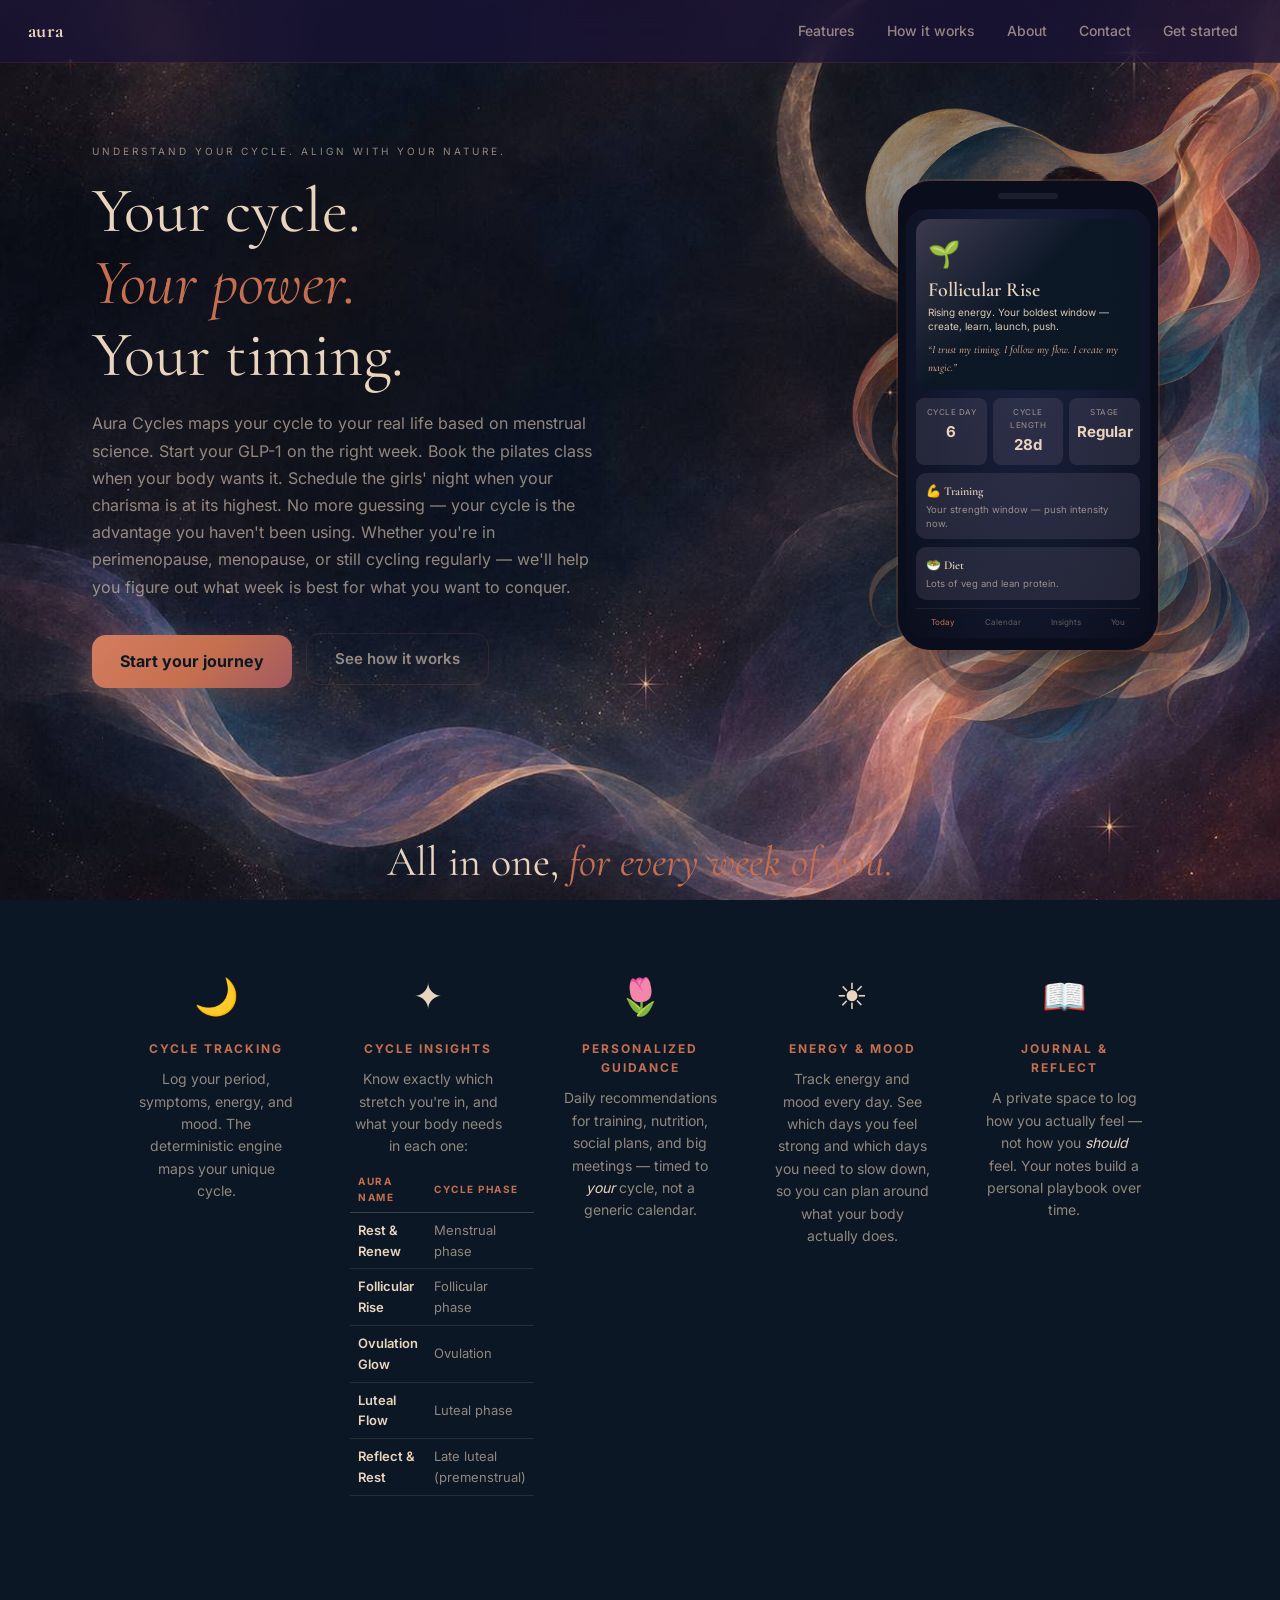
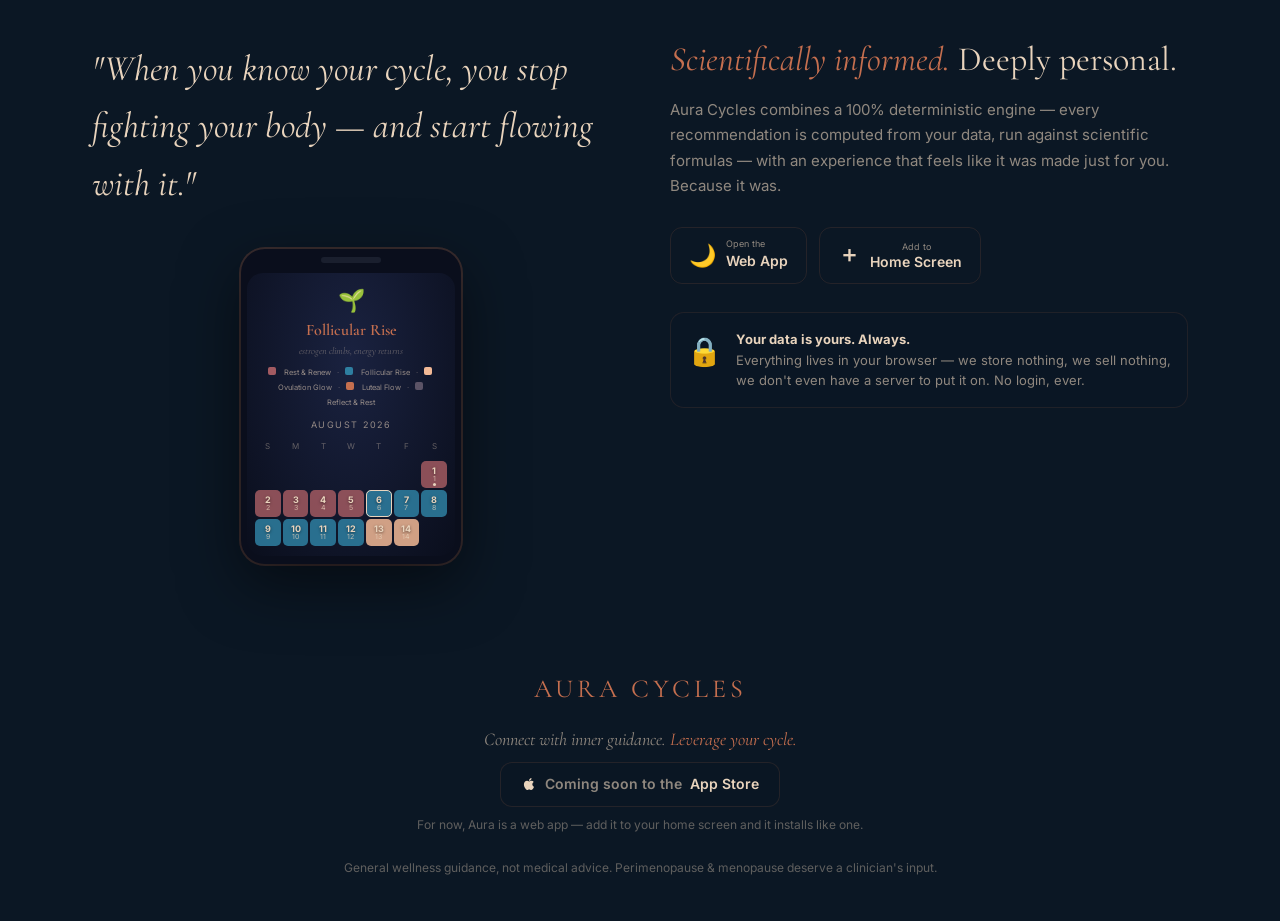
==== static/index.html @ 15d38fc6 "Aura Cycles — deterministic cycle-tracking engine and web app (MIT)" ====
<!DOCTYPE html>
<html lang="en">
<head>
  <meta charset="UTF-8" />
  <meta name="viewport" content="width=device-width, initial-scale=1.0, viewport-fit=cover" />
  <title>Aura Cycles — Your cycle. Your power. Your timing.</title>
  <meta name="description" content="Aura Cycles is your personal guide to hormonal health, energy, and emotional wellbeing. Track your cycle, understand your patterns, and get daily recommendations timed to your flow — all in your browser, private and deterministic." />
  <meta name="theme-color" content="#0B1724" />
  <link rel="manifest" href="/manifest.webmanifest" />
  <link rel="icon" type="image/png" href="/static/icons/icon-192.png" />
  <link rel="apple-touch-icon" href="/static/icons/icon-180.png" />
  <meta name="mobile-web-app-capable" content="yes" />
  <meta name="apple-mobile-web-app-capable" content="yes" />
  <meta name="apple-mobile-web-app-status-bar-style" content="black-translucent" />
  <meta name="apple-mobile-web-app-title" content="Aura Cycles" />
  <link rel="stylesheet" href="/static/fonts/fonts.css" />
  <link rel="stylesheet" href="/static/landing.css" />
  <link rel="stylesheet" href="/static/style.css" />
  <script>
    // Returning visitor? Go straight to the app — no login, nothing to re-enter.
    (function () {
      try {
        var p = JSON.parse(localStorage.getItem('aura:profile') || 'null');
        if (p && p.period_starts && p.period_starts.length) location.replace('/app');
      } catch (e) {}
    })();
  </script>
</head>
<body>

  <!-- ===== Top navigation ===== -->
  <nav class="topnav" aria-label="Primary">
    <a class="nav-brand" href="#top">aura</a>
    <div class="nav-links nav-landing">
      <a href="#features">Features</a>
      <a href="/how-it-works">How it works</a>
      <a href="/about">About</a>
      <a href="/contact">Contact</a>
      <a href="/app">Get started</a>
    </div>
  </nav>

  <!-- ===== HERO ===== -->
  <header class="hero" id="top">
    <div class="hero-illustration"></div>
    <div class="hero-split">
      <div class="hero-text">
        <div class="hero-kicker">UNDERSTAND YOUR CYCLE. ALIGN WITH YOUR NATURE.</div>
        <h1>Your cycle.<br><em>Your power.</em><br>Your timing.</h1>
        <p class="hero-desc">Aura Cycles maps your cycle to your real life based on menstrual science. Start your GLP-1 on the right week. Book the pilates class when your body wants it. Schedule the girls' night when your charisma is at its highest. No more guessing — your cycle is the advantage you haven't been using. Whether you're in perimenopause, menopause, or still cycling regularly — we'll help you figure out what week is best for what you want to conquer.</p>
        <div class="hero-btns">
          <a href="/app" class="cta">Start your journey</a>
          <a href="/how-it-works" class="cta-outline">See how it works</a>
        </div>
      </div>
      <div class="hero-phone">
        <div class="phone-frame">
          <div class="phone-notch"></div>
          <div class="phone-screen app-mock">
            <div class="mock-banner">
              <span class="mock-emoji">🌱</span>
              <div class="mock-title">Follicular Rise</div>
              <div class="mock-blurb">Rising energy. Your boldest window — create, learn, launch, push.</div>
              <div class="mock-affirm">“I trust my timing. I follow my flow. I create my magic.”</div>
            </div>
            <div class="mock-facts">
              <div class="mock-fact"><span>Cycle day</span><strong>6</strong></div>
              <div class="mock-fact"><span>Cycle length</span><strong>28d</strong></div>
              <div class="mock-fact"><span>Stage</span><strong>Regular</strong></div>
            </div>
            <div class="mock-rec"><div class="mock-rec-head">💪 Training</div><div class="mock-rec-body">Your strength window — push intensity now.</div></div>
            <div class="mock-rec"><div class="mock-rec-head">🥗 Diet</div><div class="mock-rec-body">Lots of veg and lean protein.</div></div>
            <div class="mock-tabbar"><span class="on">Today</span><span>Calendar</span><span>Insights</span><span>You</span></div>
          </div>
        </div>
      </div>
    </div>
  </header>

  <!-- ===== LANDING CONTENT ===== -->
  <main class="landing">

    <!-- Features -->
    <section class="features" id="features">
      <h2 class="section-title">All in one, <em>for every week of you.</em></h2>
      <div class="feature-grid">
        <div class="feat">
          <div class="feat-icon">🌙</div>
          <h3>CYCLE TRACKING</h3>
          <p>Log your period, symptoms, energy, and mood. The deterministic engine maps your unique cycle.</p>
        </div>
        <div class="feat">
          <div class="feat-icon">✦</div>
          <h3>CYCLE INSIGHTS</h3>
          <p>Know exactly which stretch you're in, and what your body needs in each one:</p>
          <table class="stretch-table">
            <thead><tr><th>Aura name</th><th>Cycle phase</th></tr></thead>
            <tbody>
              <tr><td>Rest &amp; Renew</td><td>Menstrual phase</td></tr>
              <tr><td>Follicular Rise</td><td>Follicular phase</td></tr>
              <tr><td>Ovulation Glow</td><td>Ovulation</td></tr>
              <tr><td>Luteal Flow</td><td>Luteal phase</td></tr>
              <tr><td>Reflect &amp; Rest</td><td>Late luteal (premenstrual)</td></tr>
            </tbody>
          </table>
        </div>
        <div class="feat">
          <div class="feat-icon">🌷</div>
          <h3>PERSONALIZED GUIDANCE</h3>
          <p>Daily recommendations for training, nutrition, social plans, and big meetings — timed to <em>your</em> cycle, not a generic calendar.</p>
        </div>
        <div class="feat">
          <div class="feat-icon">☀️</div>
          <h3>ENERGY & MOOD</h3>
          <p>Track energy and mood every day. See which days you feel strong and which days you need to slow down, so you can plan around what your body actually does.</p>
        </div>
        <div class="feat">
          <div class="feat-icon">📖</div>
          <h3>JOURNAL & REFLECT</h3>
          <p>A private space to log how you actually feel — not how you <em>should</em> feel. Your notes build a personal playbook over time.</p>
        </div>
      </div>
    </section>

    <!-- Manifesto + Phone -->
    <section class="showcase" id="about">
      <div class="showcase-split">
        <div class="showcase-left">
          <blockquote>"When you know your cycle, you stop fighting your body — and start flowing with it."</blockquote>
          <div class="showcase-phone">
            <div class="phone-frame small">
              <div class="phone-notch"></div>
              <div class="phone-screen cal-screen">
                <div class="mock-cal-hero">
                  <div class="mock-cal-hero-icon">🌱</div>
                  <div class="mock-cal-hero-title">Follicular Rise</div>
                  <div class="mock-cal-hero-desc">estrogen climbs, energy returns</div>
                </div>
                <div class="mock-legend">
                  <span class="mock-swatch" style="background:#A25A61"></span>Rest &amp; Renew
                  <span class="mock-sep">·</span>
                  <span class="mock-swatch" style="background:#2E7FA1"></span>Follicular Rise
                  <span class="mock-sep">·</span>
                  <span class="mock-swatch" style="background:#F2B996"></span>Ovulation Glow
                  <span class="mock-sep">·</span>
                  <span class="mock-swatch" style="background:#C56F4F"></span>Luteal Flow
                  <span class="mock-sep">·</span>
                  <span class="mock-swatch" style="background:#5B5366"></span>Reflect &amp; Rest
                </div>
                <div class="mock-month-label">August 2026</div>
                <div class="mock-weekdays"><span>S</span><span>M</span><span>T</span><span>W</span><span>T</span><span>F</span><span>S</span></div>
                <div class="mock-grid">
                  <span class="mock-day blank"></span><span class="mock-day blank"></span><span class="mock-day blank"></span><span class="mock-day blank"></span><span class="mock-day blank"></span><span class="mock-day blank"></span>
                  <span class="mock-day start" style="background:rgba(162,90,97,0.85)"><span class="md-num">1</span><span class="md-cd">1</span></span>
                  <span class="mock-day" style="background:rgba(162,90,97,0.85)"><span class="md-num">2</span><span class="md-cd">2</span></span>
                  <span class="mock-day" style="background:rgba(162,90,97,0.85)"><span class="md-num">3</span><span class="md-cd">3</span></span>
                  <span class="mock-day" style="background:rgba(162,90,97,0.85)"><span class="md-num">4</span><span class="md-cd">4</span></span>
                  <span class="mock-day" style="background:rgba(162,90,97,0.85)"><span class="md-num">5</span><span class="md-cd">5</span></span>
                  <span class="mock-day today" style="background:rgba(46,127,161,0.85)"><span class="md-num">6</span><span class="md-cd">6</span></span>
                  <span class="mock-day" style="background:rgba(46,127,161,0.85)"><span class="md-num">7</span><span class="md-cd">7</span></span>
                  <span class="mock-day" style="background:rgba(46,127,161,0.85)"><span class="md-num">8</span><span class="md-cd">8</span></span>
                  <span class="mock-day" style="background:rgba(46,127,161,0.85)"><span class="md-num">9</span><span class="md-cd">9</span></span>
                  <span class="mock-day" style="background:rgba(46,127,161,0.85)"><span class="md-num">10</span><span class="md-cd">10</span></span>
                  <span class="mock-day" style="background:rgba(46,127,161,0.85)"><span class="md-num">11</span><span class="md-cd">11</span></span>
                  <span class="mock-day" style="background:rgba(46,127,161,0.85)"><span class="md-num">12</span><span class="md-cd">12</span></span>
                  <span class="mock-day" style="background:rgba(242,185,150,0.85)"><span class="md-num">13</span><span class="md-cd">13</span></span>
                  <span class="mock-day" style="background:rgba(242,185,150,0.85)"><span class="md-num">14</span><span class="md-cd">14</span></span>
                </div>
              </div>
            </div>
          </div>
        </div>
        <div class="showcase-right">
          <h2><em>Scientifically informed.</em> Deeply personal.</h2>
          <p>Aura Cycles combines a 100% deterministic engine — every recommendation is computed from your data, run against scientific formulas — with an experience that feels like it was made just for you. Because it was.</p>
          <div class="store-btns">
            <a href="/app" class="store-btn"><span class="sb-icon">🌙</span><span class="sb-text"><small>Open the</small>Web App</span></a>
            <button type="button" class="store-btn" id="install-btn"><span class="sb-icon">＋</span><span class="sb-text"><small>Add to</small>Home Screen</span></button>
          </div>
          <p class="install-hint" id="install-hint" hidden>To install: use your browser's menu → "Add to Home Screen" (iPhone: Share → Add to Home Screen). No app store needed.</p>
          <div class="privacy-box">
            <div class="pb-icon">🔒</div>
            <div class="pb-text"><strong>Your data is yours. Always.</strong><br>Everything lives in your browser — we store nothing, we sell nothing, we don't even have a server to put it on. No login, ever.</div>
          </div>
        </div>
      </div>
    </section>

  </main>

  <!-- ===== Footer ===== -->
  <footer class="foot">
    <div class="foot-brand">AURA CYCLES</div>
    <div class="motto">Connect with inner guidance. <em>Leverage your cycle.</em></div>
    <div class="coming-soon">
      <span class="cs-badge"><span class="cs-apple"></span> Coming soon to the <strong>App Store</strong></span>
      <span class="cs-note">For now, Aura is a web app — add it to your home screen and it installs like one.</span>
    </div>
    <div class="disc">General wellness guidance, not medical advice. Perimenopause &amp; menopause deserve a clinician's input.</div>
  </footer>

  <script>
    if ('serviceWorker' in navigator) {
      window.addEventListener('load', function () {
        navigator.serviceWorker.register('/sw.js').catch(function () {});
      });
    }
    // PWA install (Add to Home Screen)
    let deferredPrompt = null;
    window.addEventListener('beforeinstallprompt', function (e) {
      e.preventDefault();
      deferredPrompt = e;
    });
    document.getElementById('install-btn').addEventListener('click', function () {
      if (deferredPrompt) {
        deferredPrompt.prompt();
        deferredPrompt.userChoice.then(function () { deferredPrompt = null; });
      } else {
        document.getElementById('install-hint').hidden = false;
      }
    });
  </script>
</body>
</html>
---- static/fonts/fonts.css ----
/* EB Garamond — brand display serif (self-hosted from the logo kit) */
@font-face {
  font-family: 'EB Garamond';
  font-style: normal;
  font-weight: 400;
  font-display: swap;
  src: url(/static/fonts/EBGaramond-Regular.ttf) format('truetype');
}
@font-face {
  font-family: 'EB Garamond';
  font-style: normal;
  font-weight: 700;
  font-display: swap;
  src: url(/static/fonts/EBGaramond-Bold.ttf) format('truetype');
}
@font-face {
  font-family: 'EB Garamond';
  font-style: italic;
  font-weight: 400;
  font-display: swap;
  src: url(/static/fonts/EBGaramond-Italic.ttf) format('truetype');
}

/* cyrillic-ext */
@font-face {
  font-family: 'Cormorant Garamond';
  font-style: italic;
  font-weight: 400;
  font-display: swap;
  src: url(/static/fonts/font-00.woff2) format('woff2');
  unicode-range: U+0460-052F, U+1C80-1C8A, U+20B4, U+2DE0-2DFF, U+A640-A69F, U+FE2E-FE2F;
}
/* cyrillic */
@font-face {
  font-family: 'Cormorant Garamond';
  font-style: italic;
  font-weight: 400;
  font-display: swap;
  src: url(/static/fonts/font-01.woff2) format('woff2');
  unicode-range: U+0301, U+0400-045F, U+0490-0491, U+04B0-04B1, U+2116;
}
/* vietnamese */
@font-face {
  font-family: 'Cormorant Garamond';
  font-style: italic;
  font-weight: 400;
  font-display: swap;
  src: url(/static/fonts/font-02.woff2) format('woff2');
  unicode-range: U+0102-0103, U+0110-0111, U+0128-0129, U+0168-0169, U+01A0-01A1, U+01AF-01B0, U+0300-0301, U+0303-0304, U+0308-0309, U+0323, U+0329, U+1EA0-1EF9, U+20AB;
}
/* latin-ext */
@font-face {
  font-family: 'Cormorant Garamond';
  font-style: italic;
  font-weight: 400;
  font-display: swap;
  src: url(/static/fonts/font-03.woff2) format('woff2');
  unicode-range: U+0100-02BA, U+02BD-02C5, U+02C7-02CC, U+02CE-02D7, U+02DD-02FF, U+0304, U+0308, U+0329, U+1D00-1DBF, U+1E00-1E9F, U+1EF2-1EFF, U+2020, U+20A0-20AB, U+20AD-20C0, U+2113, U+2C60-2C7F, U+A720-A7FF;
}
/* latin */
@font-face {
  font-family: 'Cormorant Garamond';
  font-style: italic;
  font-weight: 400;
  font-display: swap;
  src: url(/static/fonts/font-04.woff2) format('woff2');
  unicode-range: U+0000-00FF, U+0131, U+0152-0153, U+02BB-02BC, U+02C6, U+02DA, U+02DC, U+0304, U+0308, U+0329, U+2000-206F, U+20AC, U+2122, U+2191, U+2193, U+2212, U+2215, U+FEFF, U+FFFD;
}
/* cyrillic-ext */
@font-face {
  font-family: 'Cormorant Garamond';
  font-style: normal;
  font-weight: 400;
  font-display: swap;
  src: url(/static/fonts/font-05.woff2) format('woff2');
  unicode-range: U+0460-052F, U+1C80-1C8A, U+20B4, U+2DE0-2DFF, U+A640-A69F, U+FE2E-FE2F;
}
/* cyrillic */
@font-face {
  font-family: 'Cormorant Garamond';
  font-style: normal;
  font-weight: 400;
  font-display: swap;
  src: url(/static/fonts/font-06.woff2) format('woff2');
  unicode-range: U+0301, U+0400-045F, U+0490-0491, U+04B0-04B1, U+2116;
}
/* vietnamese */
@font-face {
  font-family: 'Cormorant Garamond';
  font-style: normal;
  font-weight: 400;
  font-display: swap;
  src: url(/static/fonts/font-07.woff2) format('woff2');
  unicode-range: U+0102-0103, U+0110-0111, U+0128-0129, U+0168-0169, U+01A0-01A1, U+01AF-01B0, U+0300-0301, U+0303-0304, U+0308-0309, U+0323, U+0329, U+1EA0-1EF9, U+20AB;
}
/* latin-ext */
@font-face {
  font-family: 'Cormorant Garamond';
  font-style: normal;
  font-weight: 400;
  font-display: swap;
  src: url(/static/fonts/font-08.woff2) format('woff2');
  unicode-range: U+0100-02BA, U+02BD-02C5, U+02C7-02CC, U+02CE-02D7, U+02DD-02FF, U+0304, U+0308, U+0329, U+1D00-1DBF, U+1E00-1E9F, U+1EF2-1EFF, U+2020, U+20A0-20AB, U+20AD-20C0, U+2113, U+2C60-2C7F, U+A720-A7FF;
}
/* latin */
@font-face {
  font-family: 'Cormorant Garamond';
  font-style: normal;
  font-weight: 400;
  font-display: swap;
  src: url(/static/fonts/font-09.woff2) format('woff2');
  unicode-range: U+0000-00FF, U+0131, U+0152-0153, U+02BB-02BC, U+02C6, U+02DA, U+02DC, U+0304, U+0308, U+0329, U+2000-206F, U+20AC, U+2122, U+2191, U+2193, U+2212, U+2215, U+FEFF, U+FFFD;
}
/* cyrillic-ext */
@font-face {
  font-family: 'Cormorant Garamond';
  font-style: normal;
  font-weight: 500;
  font-display: swap;
  src: url(/static/fonts/font-05.woff2) format('woff2');
  unicode-range: U+0460-052F, U+1C80-1C8A, U+20B4, U+2DE0-2DFF, U+A640-A69F, U+FE2E-FE2F;
}
/* cyrillic */
@font-face {
  font-family: 'Cormorant Garamond';
  font-style: normal;
  font-weight: 500;
  font-display: swap;
  src: url(/static/fonts/font-06.woff2) format('woff2');
  unicode-range: U+0301, U+0400-045F, U+0490-0491, U+04B0-04B1, U+2116;
}
/* vietnamese */
@font-face {
  font-family: 'Cormorant Garamond';
  font-style: normal;
  font-weight: 500;
  font-display: swap;
  src: url(/static/fonts/font-07.woff2) format('woff2');
  unicode-range: U+0102-0103, U+0110-0111, U+0128-0129, U+0168-0169, U+01A0-01A1, U+01AF-01B0, U+0300-0301, U+0303-0304, U+0308-0309, U+0323, U+0329, U+1EA0-1EF9, U+20AB;
}
/* latin-ext */
@font-face {
  font-family: 'Cormorant Garamond';
  font-style: normal;
  font-weight: 500;
  font-display: swap;
  src: url(/static/fonts/font-08.woff2) format('woff2');
  unicode-range: U+0100-02BA, U+02BD-02C5, U+02C7-02CC, U+02CE-02D7, U+02DD-02FF, U+0304, U+0308, U+0329, U+1D00-1DBF, U+1E00-1E9F, U+1EF2-1EFF, U+2020, U+20A0-20AB, U+20AD-20C0, U+2113, U+2C60-2C7F, U+A720-A7FF;
}
/* latin */
@font-face {
  font-family: 'Cormorant Garamond';
  font-style: normal;
  font-weight: 500;
  font-display: swap;
  src: url(/static/fonts/font-09.woff2) format('woff2');
  unicode-range: U+0000-00FF, U+0131, U+0152-0153, U+02BB-02BC, U+02C6, U+02DA, U+02DC, U+0304, U+0308, U+0329, U+2000-206F, U+20AC, U+2122, U+2191, U+2193, U+2212, U+2215, U+FEFF, U+FFFD;
}
/* cyrillic-ext */
@font-face {
  font-family: 'Cormorant Garamond';
  font-style: normal;
  font-weight: 600;
  font-display: swap;
  src: url(/static/fonts/font-05.woff2) format('woff2');
  unicode-range: U+0460-052F, U+1C80-1C8A, U+20B4, U+2DE0-2DFF, U+A640-A69F, U+FE2E-FE2F;
}
/* cyrillic */
@font-face {
  font-family: 'Cormorant Garamond';
  font-style: normal;
  font-weight: 600;
  font-display: swap;
  src: url(/static/fonts/font-06.woff2) format('woff2');
  unicode-range: U+0301, U+0400-045F, U+0490-0491, U+04B0-04B1, U+2116;
}
/* vietnamese */
@font-face {
  font-family: 'Cormorant Garamond';
  font-style: normal;
  font-weight: 600;
  font-display: swap;
  src: url(/static/fonts/font-07.woff2) format('woff2');
  unicode-range: U+0102-0103, U+0110-0111, U+0128-0129, U+0168-0169, U+01A0-01A1, U+01AF-01B0, U+0300-0301, U+0303-0304, U+0308-0309, U+0323, U+0329, U+1EA0-1EF9, U+20AB;
}
/* latin-ext */
@font-face {
  font-family: 'Cormorant Garamond';
  font-style: normal;
  font-weight: 600;
  font-display: swap;
  src: url(/static/fonts/font-08.woff2) format('woff2');
  unicode-range: U+0100-02BA, U+02BD-02C5, U+02C7-02CC, U+02CE-02D7, U+02DD-02FF, U+0304, U+0308, U+0329, U+1D00-1DBF, U+1E00-1E9F, U+1EF2-1EFF, U+2020, U+20A0-20AB, U+20AD-20C0, U+2113, U+2C60-2C7F, U+A720-A7FF;
}
/* latin */
@font-face {
  font-family: 'Cormorant Garamond';
  font-style: normal;
  font-weight: 600;
  font-display: swap;
  src: url(/static/fonts/font-09.woff2) format('woff2');
  unicode-range: U+0000-00FF, U+0131, U+0152-0153, U+02BB-02BC, U+02C6, U+02DA, U+02DC, U+0304, U+0308, U+0329, U+2000-206F, U+20AC, U+2122, U+2191, U+2193, U+2212, U+2215, U+FEFF, U+FFFD;
}
/* cyrillic-ext */
@font-face {
  font-family: 'Cormorant Garamond';
  font-style: normal;
  font-weight: 700;
  font-display: swap;
  src: url(/static/fonts/font-05.woff2) format('woff2');
  unicode-range: U+0460-052F, U+1C80-1C8A, U+20B4, U+2DE0-2DFF, U+A640-A69F, U+FE2E-FE2F;
}
/* cyrillic */
@font-face {
  font-family: 'Cormorant Garamond';
  font-style: normal;
  font-weight: 700;
  font-display: swap;
  src: url(/static/fonts/font-06.woff2) format('woff2');
  unicode-range: U+0301, U+0400-045F, U+0490-0491, U+04B0-04B1, U+2116;
}
/* vietnamese */
@font-face {
  font-family: 'Cormorant Garamond';
  font-style: normal;
  font-weight: 700;
  font-display: swap;
  src: url(/static/fonts/font-07.woff2) format('woff2');
  unicode-range: U+0102-0103, U+0110-0111, U+0128-0129, U+0168-0169, U+01A0-01A1, U+01AF-01B0, U+0300-0301, U+0303-0304, U+0308-0309, U+0323, U+0329, U+1EA0-1EF9, U+20AB;
}
/* latin-ext */
@font-face {
  font-family: 'Cormorant Garamond';
  font-style: normal;
  font-weight: 700;
  font-display: swap;
  src: url(/static/fonts/font-08.woff2) format('woff2');
  unicode-range: U+0100-02BA, U+02BD-02C5, U+02C7-02CC, U+02CE-02D7, U+02DD-02FF, U+0304, U+0308, U+0329, U+1D00-1DBF, U+1E00-1E9F, U+1EF2-1EFF, U+2020, U+20A0-20AB, U+20AD-20C0, U+2113, U+2C60-2C7F, U+A720-A7FF;
}
/* latin */
@font-face {
  font-family: 'Cormorant Garamond';
  font-style: normal;
  font-weight: 700;
  font-display: swap;
  src: url(/static/fonts/font-09.woff2) format('woff2');
  unicode-range: U+0000-00FF, U+0131, U+0152-0153, U+02BB-02BC, U+02C6, U+02DA, U+02DC, U+0304, U+0308, U+0329, U+2000-206F, U+20AC, U+2122, U+2191, U+2193, U+2212, U+2215, U+FEFF, U+FFFD;
}
/* cyrillic-ext */
@font-face {
  font-family: 'Inter';
  font-style: normal;
  font-weight: 400;
  font-display: swap;
  src: url(/static/fonts/font-25.woff2) format('woff2');
  unicode-range: U+0460-052F, U+1C80-1C8A, U+20B4, U+2DE0-2DFF, U+A640-A69F, U+FE2E-FE2F;
}
/* cyrillic */
@font-face {
  font-family: 'Inter';
  font-style: normal;
  font-weight: 400;
  font-display: swap;
  src: url(/static/fonts/font-26.woff2) format('woff2');
  unicode-range: U+0301, U+0400-045F, U+0490-0491, U+04B0-04B1, U+2116;
}
/* greek-ext */
@font-face {
  font-family: 'Inter';
  font-style: normal;
  font-weight: 400;
  font-display: swap;
  src: url(/static/fonts/font-27.woff2) format('woff2');
  unicode-range: U+1F00-1FFF;
}
/* greek */
@font-face {
  font-family: 'Inter';
  font-style: normal;
  font-weight: 400;
  font-display: swap;
  src: url(/static/fonts/font-28.woff2) format('woff2');
  unicode-range: U+0370-0377, U+037A-037F, U+0384-038A, U+038C, U+038E-03A1, U+03A3-03FF;
}
/* vietnamese */
@font-face {
  font-family: 'Inter';
  font-style: normal;
  font-weight: 400;
  font-display: swap;
  src: url(/static/fonts/font-29.woff2) format('woff2');
  unicode-range: U+0102-0103, U+0110-0111, U+0128-0129, U+0168-0169, U+01A0-01A1, U+01AF-01B0, U+0300-0301, U+0303-0304, U+0308-0309, U+0323, U+0329, U+1EA0-1EF9, U+20AB;
}
/* latin-ext */
@font-face {
  font-family: 'Inter';
  font-style: normal;
  font-weight: 400;
  font-display: swap;
  src: url(/static/fonts/font-30.woff2) format('woff2');
  unicode-range: U+0100-02BA, U+02BD-02C5, U+02C7-02CC, U+02CE-02D7, U+02DD-02FF, U+0304, U+0308, U+0329, U+1D00-1DBF, U+1E00-1E9F, U+1EF2-1EFF, U+2020, U+20A0-20AB, U+20AD-20C0, U+2113, U+2C60-2C7F, U+A720-A7FF;
}
/* latin */
@font-face {
  font-family: 'Inter';
  font-style: normal;
  font-weight: 400;
  font-display: swap;
  src: url(/static/fonts/font-31.woff2) format('woff2');
  unicode-range: U+0000-00FF, U+0131, U+0152-0153, U+02BB-02BC, U+02C6, U+02DA, U+02DC, U+0304, U+0308, U+0329, U+2000-206F, U+20AC, U+2122, U+2191, U+2193, U+2212, U+2215, U+FEFF, U+FFFD;
}
/* cyrillic-ext */
@font-face {
  font-family: 'Inter';
  font-style: normal;
  font-weight: 500;
  font-display: swap;
  src: url(/static/fonts/font-25.woff2) format('woff2');
  unicode-range: U+0460-052F, U+1C80-1C8A, U+20B4, U+2DE0-2DFF, U+A640-A69F, U+FE2E-FE2F;
}
/* cyrillic */
@font-face {
  font-family: 'Inter';
  font-style: normal;
  font-weight: 500;
  font-display: swap;
  src: url(/static/fonts/font-26.woff2) format('woff2');
  unicode-range: U+0301, U+0400-045F, U+0490-0491, U+04B0-04B1, U+2116;
}
/* greek-ext */
@font-face {
  font-family: 'Inter';
  font-style: normal;
  font-weight: 500;
  font-display: swap;
  src: url(/static/fonts/font-27.woff2) format('woff2');
  unicode-range: U+1F00-1FFF;
}
/* greek */
@font-face {
  font-family: 'Inter';
  font-style: normal;
  font-weight: 500;
  font-display: swap;
  src: url(/static/fonts/font-28.woff2) format('woff2');
  unicode-range: U+0370-0377, U+037A-037F, U+0384-038A, U+038C, U+038E-03A1, U+03A3-03FF;
}
/* vietnamese */
@font-face {
  font-family: 'Inter';
  font-style: normal;
  font-weight: 500;
  font-display: swap;
  src: url(/static/fonts/font-29.woff2) format('woff2');
  unicode-range: U+0102-0103, U+0110-0111, U+0128-0129, U+0168-0169, U+01A0-01A1, U+01AF-01B0, U+0300-0301, U+0303-0304, U+0308-0309, U+0323, U+0329, U+1EA0-1EF9, U+20AB;
}
/* latin-ext */
@font-face {
  font-family: 'Inter';
  font-style: normal;
  font-weight: 500;
  font-display: swap;
  src: url(/static/fonts/font-30.woff2) format('woff2');
  unicode-range: U+0100-02BA, U+02BD-02C5, U+02C7-02CC, U+02CE-02D7, U+02DD-02FF, U+0304, U+0308, U+0329, U+1D00-1DBF, U+1E00-1E9F, U+1EF2-1EFF, U+2020, U+20A0-20AB, U+20AD-20C0, U+2113, U+2C60-2C7F, U+A720-A7FF;
}
/* latin */
@font-face {
  font-family: 'Inter';
  font-style: normal;
  font-weight: 500;
  font-display: swap;
  src: url(/static/fonts/font-31.woff2) format('woff2');
  unicode-range: U+0000-00FF, U+0131, U+0152-0153, U+02BB-02BC, U+02C6, U+02DA, U+02DC, U+0304, U+0308, U+0329, U+2000-206F, U+20AC, U+2122, U+2191, U+2193, U+2212, U+2215, U+FEFF, U+FFFD;
}
/* cyrillic-ext */
@font-face {
  font-family: 'Inter';
  font-style: normal;
  font-weight: 600;
  font-display: swap;
  src: url(/static/fonts/font-25.woff2) format('woff2');
  unicode-range: U+0460-052F, U+1C80-1C8A, U+20B4, U+2DE0-2DFF, U+A640-A69F, U+FE2E-FE2F;
}
/* cyrillic */
@font-face {
  font-family: 'Inter';
  font-style: normal;
  font-weight: 600;
  font-display: swap;
  src: url(/static/fonts/font-26.woff2) format('woff2');
  unicode-range: U+0301, U+0400-045F, U+0490-0491, U+04B0-04B1, U+2116;
}
/* greek-ext */
@font-face {
  font-family: 'Inter';
  font-style: normal;
  font-weight: 600;
  font-display: swap;
  src: url(/static/fonts/font-27.woff2) format('woff2');
  unicode-range: U+1F00-1FFF;
}
/* greek */
@font-face {
  font-family: 'Inter';
  font-style: normal;
  font-weight: 600;
  font-display: swap;
  src: url(/static/fonts/font-28.woff2) format('woff2');
  unicode-range: U+0370-0377, U+037A-037F, U+0384-038A, U+038C, U+038E-03A1, U+03A3-03FF;
}
/* vietnamese */
@font-face {
  font-family: 'Inter';
  font-style: normal;
  font-weight: 600;
  font-display: swap;
  src: url(/static/fonts/font-29.woff2) format('woff2');
  unicode-range: U+0102-0103, U+0110-0111, U+0128-0129, U+0168-0169, U+01A0-01A1, U+01AF-01B0, U+0300-0301, U+0303-0304, U+0308-0309, U+0323, U+0329, U+1EA0-1EF9, U+20AB;
}
/* latin-ext */
@font-face {
  font-family: 'Inter';
  font-style: normal;
  font-weight: 600;
  font-display: swap;
  src: url(/static/fonts/font-30.woff2) format('woff2');
  unicode-range: U+0100-02BA, U+02BD-02C5, U+02C7-02CC, U+02CE-02D7, U+02DD-02FF, U+0304, U+0308, U+0329, U+1D00-1DBF, U+1E00-1E9F, U+1EF2-1EFF, U+2020, U+20A0-20AB, U+20AD-20C0, U+2113, U+2C60-2C7F, U+A720-A7FF;
}
/* latin */
@font-face {
  font-family: 'Inter';
  font-style: normal;
  font-weight: 600;
  font-display: swap;
  src: url(/static/fonts/font-31.woff2) format('woff2');
  unicode-range: U+0000-00FF, U+0131, U+0152-0153, U+02BB-02BC, U+02C6, U+02DA, U+02DC, U+0304, U+0308, U+0329, U+2000-206F, U+20AC, U+2122, U+2191, U+2193, U+2212, U+2215, U+FEFF, U+FFFD;
}
/* cyrillic-ext */
@font-face {
  font-family: 'Inter';
  font-style: normal;
  font-weight: 700;
  font-display: swap;
  src: url(/static/fonts/font-25.woff2) format('woff2');
  unicode-range: U+0460-052F, U+1C80-1C8A, U+20B4, U+2DE0-2DFF, U+A640-A69F, U+FE2E-FE2F;
}
/* cyrillic */
@font-face {
  font-family: 'Inter';
  font-style: normal;
  font-weight: 700;
  font-display: swap;
  src: url(/static/fonts/font-26.woff2) format('woff2');
  unicode-range: U+0301, U+0400-045F, U+0490-0491, U+04B0-04B1, U+2116;
}
/* greek-ext */
@font-face {
  font-family: 'Inter';
  font-style: normal;
  font-weight: 700;
  font-display: swap;
  src: url(/static/fonts/font-27.woff2) format('woff2');
  unicode-range: U+1F00-1FFF;
}
/* greek */
@font-face {
  font-family: 'Inter';
  font-style: normal;
  font-weight: 700;
  font-display: swap;
  src: url(/static/fonts/font-28.woff2) format('woff2');
  unicode-range: U+0370-0377, U+037A-037F, U+0384-038A, U+038C, U+038E-03A1, U+03A3-03FF;
}
/* vietnamese */
@font-face {
  font-family: 'Inter';
  font-style: normal;
  font-weight: 700;
  font-display: swap;
  src: url(/static/fonts/font-29.woff2) format('woff2');
  unicode-range: U+0102-0103, U+0110-0111, U+0128-0129, U+0168-0169, U+01A0-01A1, U+01AF-01B0, U+0300-0301, U+0303-0304, U+0308-0309, U+0323, U+0329, U+1EA0-1EF9, U+20AB;
}
/* latin-ext */
@font-face {
  font-family: 'Inter';
  font-style: normal;
  font-weight: 700;
  font-display: swap;
  src: url(/static/fonts/font-30.woff2) format('woff2');
  unicode-range: U+0100-02BA, U+02BD-02C5, U+02C7-02CC, U+02CE-02D7, U+02DD-02FF, U+0304, U+0308, U+0329, U+1D00-1DBF, U+1E00-1E9F, U+1EF2-1EFF, U+2020, U+20A0-20AB, U+20AD-20C0, U+2113, U+2C60-2C7F, U+A720-A7FF;
}
/* latin */
@font-face {
  font-family: 'Inter';
  font-style: normal;
  font-weight: 700;
  font-display: swap;
  src: url(/static/fonts/font-31.woff2) format('woff2');
  unicode-range: U+0000-00FF, U+0131, U+0152-0153, U+02BB-02BC, U+02C6, U+02DA, U+02DC, U+0304, U+0308, U+0329, U+2000-206F, U+20AC, U+2122, U+2191, U+2193, U+2212, U+2215, U+FEFF, U+FFFD;
}
---- static/landing.css ----
/* ============================================================
   Aura Cycles — landing page styles (v3)
   ============================================================ */

/* ---------- landing hero ---------- */
.hero-split { display: flex; align-items: center; gap: 48px; max-width: 1160px; margin: 0 auto; padding: 80px 32px 60px; position: relative; z-index: 2; }
/* hero illustration — painterly figure, right side */
.hero-illustration {
  position: absolute; right: 0; top: 50%; transform: translateY(-50%);
  width: 45%; max-width: 600px; height: 100%; min-height: 500px;
  background: url('/static/img/hero-illustration.png') no-repeat right center / contain;
  opacity: 0.55; pointer-events: none; z-index: 1;
}
@media (max-width: 768px) {
  .hero-illustration { display: none; }
}
.hero-text { flex: 1; }
.hero-kicker { font-size: 10px; letter-spacing: 3px; text-transform: uppercase; color: var(--muted); margin-bottom: 16px; }
.hero-text h1 { font-family: var(--serif); font-size: clamp(36px, 7vw, 64px); font-weight: 400; color: var(--cream); line-height: 1.12; margin: 0 0 20px; }
.hero-text h1 em { font-style: italic; color: var(--accent); }
.hero-desc { color: var(--muted); font-size: 16px; line-height: 1.7; max-width: 520px; margin-bottom: 28px; }
.hero-desc strong { color: var(--ink); }
.hero-btns { display: flex; gap: 14px; flex-wrap: wrap; align-items: center; }
.hero-btns .cta { width: auto; padding: 14px 28px; }
.cta-outline { display: inline-block; padding: 13px 28px; border: 1.5px solid var(--line); border-radius: 14px; color: var(--muted); font-size: 15px; font-weight: 600; text-decoration: none; transition: all 0.15s; }
.cta-outline:hover { border-color: var(--accent); color: var(--ink); }

/* phone mockup */
.hero-phone { flex: 0 0 320px; }
.phone-frame { width: 260px; margin: 0 auto; background: #0a0e1c; border-radius: 32px; padding: 12px 8px; box-shadow: 0 20px 60px rgba(0,0,0,0.5), 0 0 0 2px rgba(197,111,79,0.25); position: relative; }
.phone-frame.small { width: 220px; padding: 8px 6px; border-radius: 24px; }
.phone-notch { width: 60px; height: 6px; background: #1a1f2e; border-radius: 999px; margin: 0 auto 10px; }
.phone-screen { border-radius: 20px; overflow: hidden; background: radial-gradient(ellipse at 50% 30%, #1a2240, #0a0e1c); padding: 12px 10px; min-height: 360px; display: flex; flex-direction: column; gap: 10px; }
.phone-frame.small .phone-screen { border-radius: 16px; padding: 10px 8px; min-height: 280px; }

/* Today view mock */
.app-mock { padding: 10px; gap: 8px; }
.mock-banner { background: var(--grad-banner); border-radius: 14px; padding: 14px 12px; color: var(--ink); }
.mock-emoji { font-size: 26px; display: block; margin-bottom: 4px; }
.mock-title { font-family: var(--serif); font-size: 20px; font-weight: 600; line-height: 1.1; }
.mock-blurb { font-size: 10px; opacity: 0.94; margin-top: 4px; line-height: 1.4; }
.mock-affirm { margin-top: 8px; font-family: var(--serif); font-style: italic; font-size: 11px; color: var(--peach); }
.mock-facts { display: flex; gap: 6px; }
.mock-fact { flex: 1; background: var(--card); border-radius: 8px; padding: 8px 4px; text-align: center; }
.mock-fact span { display: block; font-size: 8px; color: var(--muted); text-transform: uppercase; letter-spacing: 0.5px; }
.mock-fact strong { font-size: 15px; font-weight: 700; color: var(--ink); }
.mock-rec { background: var(--card); border-radius: 10px; padding: 9px 10px; }
.mock-rec-head { font-family: var(--serif); font-size: 12px; font-weight: 600; color: var(--ink); margin-bottom: 2px; }
.mock-rec-body { font-size: 9.5px; color: var(--muted); line-height: 1.4; }
.mock-tabbar { margin-top: auto; display: flex; justify-content: space-around; border-top: 1px solid var(--line); padding-top: 7px; font-size: 8px; color: var(--muted-2); }
.mock-tabbar span.on { color: var(--accent); }

/* Calendar view mock */
.cal-screen { padding: 10px; gap: 8px; }
.mock-cal-hero { text-align: center; }
.mock-cal-hero-icon { font-size: 22px; }
.mock-cal-hero-title { font-family: var(--serif); font-size: 16px; font-weight: 600; color: var(--accent); }
.mock-cal-hero-desc { font-family: var(--serif); font-style: italic; font-size: 10px; color: var(--muted-2); }
.mock-legend { display: flex; flex-wrap: wrap; justify-content: center; gap: 2px 6px; font-size: 7.5px; color: var(--muted); line-height: 1.7; }
.mock-swatch { display: inline-block; width: 8px; height: 8px; border-radius: 2px; vertical-align: -1px; margin-right: 2px; }
.mock-sep { color: var(--muted-2); }
.mock-month-label { font-size: 9px; color: var(--muted); text-transform: uppercase; letter-spacing: 1.5px; text-align: center; }
.mock-weekdays, .mock-grid { display: grid; grid-template-columns: repeat(7, 1fr); gap: 2px; }
.mock-weekdays span { font-size: 8px; color: var(--muted-2); text-align: center; }
.mock-day { aspect-ratio: 1/1.05; border-radius: 5px; display: flex; flex-direction: column; align-items: center; justify-content: center; }
.mock-day .md-num { font-size: 9px; font-weight: 700; color: var(--ink); text-shadow: 0 1px 3px rgba(0,0,0,0.5); line-height: 1; }
.mock-day .md-cd { font-size: 7px; color: var(--ink); opacity: 0.75; line-height: 1; }
.mock-day.blank { background: transparent; }
.mock-day.today { outline: 1.5px solid var(--cream); outline-offset: -1.5px; }
.mock-day.start { position: relative; }
.mock-day.start::after { content: ""; position: absolute; bottom: 2px; width: 3px; height: 3px; border-radius: 50%; background: var(--cream); }

/* ---------- features section ---------- */
.features { max-width: 1100px; margin: 0 auto; padding: 80px 32px 60px; }
.section-title { font-family: var(--serif); font-size: clamp(28px, 5vw, 42px); font-weight: 400; color: var(--cream); text-align: center; margin: 0 0 48px; }
.section-title em { font-style: italic; color: var(--accent); }
.feature-grid { display: grid; grid-template-columns: repeat(auto-fit, minmax(180px, 1fr)); gap: 24px; }
.feat { text-align: center; padding: 24px 16px; }
.feat-icon { font-size: 36px; margin-bottom: 14px; }
.feat h3 { font-family: var(--sans); font-size: 12px; letter-spacing: 2px; color: var(--accent); margin: 0 0 10px; }
.feat p { font-size: 14px; color: var(--muted); line-height: 1.6; margin: 0; }
.feat p em { color: var(--cream); font-style: italic; }
.stretch-list { list-style: none; margin: 6px 0 0; padding: 0; text-align: left; }
.stretch-list li { font-size: 14px; color: var(--muted); line-height: 1.7; }
.stretch-list li strong { color: var(--cream); font-family: var(--sans); letter-spacing: 0.5px; }
.stretch-table { width: 100%; border-collapse: collapse; margin-top: 8px; font-size: 13px; }
.stretch-table th, .stretch-table td { text-align: left; padding: 7px 8px; border-bottom: 1px solid rgba(233, 212, 189, 0.12); color: var(--muted); }
.stretch-table th { font-family: var(--sans); font-size: 10px; letter-spacing: 1.5px; text-transform: uppercase; color: var(--accent); border-bottom: 1px solid rgba(233, 212, 189, 0.22); }
.stretch-table td:first-child { color: var(--cream); font-weight: 600; }

/* ---------- showcase / manifesto ---------- */
.showcase { max-width: 1160px; margin: 0 auto; padding: 60px 32px 80px; }
.showcase-split { display: flex; gap: 60px; align-items: flex-start; }
.showcase-left { flex: 1; }
blockquote { font-family: var(--serif); font-size: clamp(24px, 4vw, 36px); font-weight: 400; color: var(--cream); font-style: italic; margin: 0 0 36px; position: relative; }
blockquote::before { content: ""; color: var(--accent); font-size: 80px; line-height: 0; position: absolute; top: 0; left: -8px; }
.showcase-phone { margin-bottom: 24px; }

.showcase-right { flex: 1; }
.showcase-header { font-size: 10px; letter-spacing: 3px; color: var(--accent); margin-bottom: 12px; }
.showcase-right h2 { font-family: var(--serif); font-size: clamp(24px, 4vw, 34px); font-weight: 400; color: var(--cream); line-height: 1.2; margin: 0 0 16px; }
.showcase-right h2 em { font-style: italic; color: var(--accent); }
.showcase-right p { font-size: 15px; color: var(--muted); line-height: 1.7; margin-bottom: 28px; }

.store-btns { display: flex; gap: 12px; flex-wrap: wrap; margin-bottom: 28px; }
.store-btn { display: inline-flex; align-items: center; gap: 10px; padding: 10px 18px; border: 1.5px solid var(--line); border-radius: 12px; color: var(--cream); text-decoration: none; font-size: 14px; font-weight: 600; transition: all 0.15s; }
.store-btn:hover { border-color: var(--accent); background: rgba(197,111,79,0.08); }
button.store-btn { background: transparent; cursor: pointer; font-family: inherit; }
.install-hint { font-size: 12px; color: var(--muted-2); line-height: 1.5; margin: -16px 0 28px; }
.sb-icon { font-size: 22px; }
.sb-text small { display: block; font-size: 9px; color: var(--muted); font-weight: 400; line-height: 1.3; }

.privacy-box { display: flex; gap: 14px; align-items: flex-start; background: rgba(11,23,36,0.5); border: 1px solid rgba(197,111,79,0.12); border-radius: 14px; padding: 16px; }
.pb-icon { font-size: 28px; flex-shrink: 0; }
.pb-text { font-size: 13px; color: var(--muted); line-height: 1.6; }
.pb-text strong { color: var(--ink); }

/* ---------- footer ---------- */
.foot { text-align: center; padding: 60px 24px 40px; position: relative; z-index: 1; }
.foot-brand { font-family: var(--serif); font-size: 26px; letter-spacing: 4px; color: var(--accent); margin-bottom: 16px; text-transform: uppercase; }
.motto { font-family: var(--serif); font-size: clamp(18px, 3vw, 24px); font-style: italic; color: var(--cream); margin-bottom: 20px; }
.motto em { color: var(--accent); }
.foot-links { display: flex; justify-content: center; gap: 24px; margin-bottom: 20px; color: var(--muted); font-size: 13px; }
.foot-links span { cursor: pointer; transition: color 0.15s; }
.foot-links span:hover { color: var(--accent); }
.coming-soon { display: flex; flex-direction: column; align-items: center; gap: 8px; margin-bottom: 24px; }
.cs-badge { display: inline-flex; align-items: center; gap: 8px; padding: 10px 20px; border: 1.5px solid var(--line); border-radius: 12px; color: var(--muted); font-size: 14px; font-weight: 600; background: rgba(11,23,36,0.4); }
.cs-badge strong { color: var(--cream); font-weight: 600; }
.cs-apple { display: inline-block; width: 16px; height: 16px; background: var(--cream); -webkit-mask: url('data:image/svg+xml;utf8,<svg xmlns="http://www.w3.org/2000/svg" viewBox="0 0 24 24"><path d="M17.05 20.28c-.98.95-2.05.8-3.08.35-1.09-.46-2.09-.48-3.24 0-1.44.62-2.2.44-3.06-.35C2.79 15.25 3.51 7.59 9.05 7.31c1.35.07 2.29.74 3.08.8 1.18-.24 2.31-.93 3.57-.84 1.51.12 2.65.72 3.4 1.8-3.12 1.87-2.38 5.98.48 7.13-.57 1.5-1.31 2.99-2.54 4.09zM12.03 7.25c-.15-2.23 1.66-4.07 3.74-4.25.29 2.58-2.34 4.5-3.74 4.25z"/></svg>') no-repeat center / contain; mask: url('data:image/svg+xml;utf8,<svg xmlns="http://www.w3.org/2000/svg" viewBox="0 0 24 24"><path d="M17.05 20.28c-.98.95-2.05.8-3.08.35-1.09-.46-2.09-.48-3.24 0-1.44.62-2.2.44-3.06-.35C2.79 15.25 3.51 7.59 9.05 7.31c1.35.07 2.29.74 3.08.8 1.18-.24 2.31-.93 3.57-.84 1.51.12 2.65.72 3.4 1.8-3.12 1.87-2.38 5.98.48 7.13-.57 1.5-1.31 2.99-2.54 4.09zM12.03 7.25c-.15-2.23 1.66-4.07 3.74-4.25.29 2.58-2.34 4.5-3.74 4.25z"/></svg>') no-repeat center / contain; }
.cs-note { font-size: 12px; color: var(--muted-2); }

/* ---------- responsive ---------- */
@media (max-width: 768px) {
  .hero-split { flex-direction: column; text-align: center; padding: 48px 20px 40px; }
  .hero-text { text-align: center; }
  .hero-desc { max-width: 100%; }
  .hero-btns { justify-content: center; }
  .hero-phone { flex: 0 0 auto; margin-top: 24px; }
  .showcase-split { flex-direction: column; gap: 32px; }
  .showcase-left { text-align: center; }
  .showcase-phone { display: flex; justify-content: center; }
  .showcase-right { text-align: center; }
  .store-btns { justify-content: center; }
  .privacy-box { text-align: left; }
}
---- static/style.css ----
/* ============================================================
   Aura Cycles — brand stylesheet
   Palette: Midnight Aubergine · Velvet Plum · Night Navy ·
            Moonlit Blue · Soft Teal · Dusty Peach · Creamy Ivory ·
            Muted Gold · Rose Mauve
   ============================================================ */

:root {
  /* brand palette — Nocturne Cabaret */
  --midnight: #0B1724;
  --teal: #2E7FA1;
  --peach: #F2B996;
  --rose: #A25A61;
  --cream: #E9D4BD;
  --plum: #5B5366;
  --rust: #C56F4F;

  /* semantic tokens */
  --bg: var(--midnight);
  --bg-2: rgba(91, 83, 102, 0.38);
  --card: rgba(91, 83, 102, 0.30);
  --card-solid: rgba(11, 23, 36, 0.85);
  --line: rgba(197, 111, 79, 0.14);
  --line-soft: rgba(91, 83, 102, 0.12);
  --ink: var(--cream);
  --muted: rgba(233, 212, 189, 0.60);
  --muted-2: rgba(233, 212, 189, 0.38);
  --accent: var(--rust);
  --accent-2: var(--peach);
  --accent-3: var(--teal);

  --grad: linear-gradient(135deg, #C56F4F 0%, #F2B996 28%, #E9D4BD 50%, #2E7FA1 76%, #A25A61 100%);
  --grad-btn: linear-gradient(135deg, #D47D5F 0%, #C56F4F 55%, #A25A61 100%);
  --grad-soft: linear-gradient(135deg, rgba(197,111,79,0.12), rgba(242,185,150,0.10), rgba(46,127,161,0.08));
  --grad-banner: linear-gradient(135deg, rgba(91,83,102,0.60) 0%, rgba(11,23,36,0.88) 45%, rgba(11,23,36,0.94) 100%);

  --shadow: 0 16px 48px rgba(4, 3, 12, 0.55);
  --radius: 20px;
  --serif: 'Cormorant Garamond', Georgia, 'Times New Roman', serif;
  --sans: 'Inter', system-ui, -apple-system, 'Segoe UI', sans-serif;
}

* { box-sizing: border-box; }
[hidden] { display: none !important; }

html { -webkit-text-size-adjust: 100%; scroll-behavior: smooth; }

html, body {
  margin: 0; padding: 0;
  background-color: var(--bg);
  color: var(--ink);
  font-family: var(--sans);
  line-height: 1.6;
  -webkit-font-smoothing: antialiased;
  text-rendering: optimizeLegibility;
}

body {
  min-height: 100vh;
}

/* subtle grain / paper texture */
body::after {
  content: ""; position: fixed; inset: 0; z-index: 9999; pointer-events: none;
  opacity: 0.035;
  background-image:
    radial-gradient(circle at 18% 22%, rgba(255,255,255,0.25) 0.3px, transparent 0.3px),
    radial-gradient(circle at 72% 14%, rgba(255,255,255,0.20) 0.4px, transparent 0.4px),
    radial-gradient(circle at 44% 48%, rgba(255,255,255,0.22) 0.3px, transparent 0.3px),
    radial-gradient(circle at 88% 62%, rgba(255,255,255,0.18) 0.4px, transparent 0.4px);
  background-size: 4px 4px, 5px 5px, 3px 3px, 4px 4px;
}

/* full-screen background: cosmic image + subtle starfield on one fixed layer.
   Using position:fixed instead of background-attachment:fixed because iOS Safari
   ignores/blurs the latter (it scales the image to the full scroll height,
   which is what made the wallpaper look pixelated). */
body::before {
  content: "";
  position: fixed; inset: 0; z-index: 0; pointer-events: none;
  background-image:
    radial-gradient(1.4px 1.4px at 12% 22%, rgba(242,230,210,0.5), transparent 60%),
    radial-gradient(1px 1px at 78% 12%, rgba(184,166,199,0.45), transparent 60%),
    radial-gradient(1.6px 1.6px at 46% 8%, rgba(233,168,188,0.35), transparent 60%),
    radial-gradient(1px 1px at 64% 38%, rgba(242,230,210,0.4), transparent 60%),
    radial-gradient(1.3px 1.3px at 88% 52%, rgba(184,166,199,0.35), transparent 60%),
    radial-gradient(1px 1px at 30% 64%, rgba(233,168,188,0.3), transparent 60%),
    radial-gradient(1.5px 1.5px at 8% 82%, rgba(242,230,210,0.35), transparent 60%),
    radial-gradient(1px 1px at 56% 88%, rgba(184,166,199,0.3), transparent 60%),
    radial-gradient(1.2px 1.2px at 40% 46%, rgba(197,111,79,0.32), transparent 60%),
    radial-gradient(1px 1px at 22% 52%, rgba(242,230,210,0.3), transparent 60%),
    url('/static/img/cosmic-bg.jpg');
  background-size: auto, auto, auto, auto, auto, auto, auto, auto, auto, auto, cover;
  background-position: 0 0, 0 0, 0 0, 0 0, 0 0, 0 0, 0 0, 0 0, 0 0, 0 0, center;
  background-repeat: no-repeat, no-repeat, no-repeat, no-repeat, no-repeat, no-repeat, no-repeat, no-repeat, no-repeat, no-repeat, no-repeat;
}

nav, header, main, footer { position: relative; z-index: 1; }

a { color: var(--accent); }

/* ---------- top nav (web / desktop) ---------- */
.topnav {
  position: sticky; top: 0; z-index: 40;
  display: flex; align-items: center; gap: 18px;
  padding: 12px 28px;
  background: rgba(26, 18, 54, 0.72);
  backdrop-filter: blur(16px);
  -webkit-backdrop-filter: blur(16px);
  border-bottom: 1px solid var(--line);
}
.topnav .nav-brand {
  font-family: var(--serif); font-weight: 700; font-size: 20px;
  color: var(--ink); text-decoration: none; letter-spacing: 0.3px;
}
.topnav .nav-brand .brand-mark { width: 26px; height: 26px; vertical-align: -7px; margin-right: 8px; border-radius: 6px; }
.nav-links { display: flex; gap: 4px; margin-left: auto; align-items: center; }
.nav-links a {
  color: var(--muted); text-decoration: none; font-size: 14px; font-weight: 500;
  padding: 8px 14px; border-radius: 999px; transition: all 0.15s ease;
}
.nav-links a:hover { color: var(--ink); background: rgba(197,111,79,0.12); }
.nav-links a.active { color: var(--ink); background: rgba(197,111,79,0.16); }

/* ---------- hero — Loie Fuller inspired ---------- */
.hero { position: relative; overflow: hidden; }
.hero-inner { display: none; }
.tagline { color: var(--accent); font-size: 13px; letter-spacing: 3px; text-transform: uppercase; }

/* ---------- layout ---------- */
.app { max-width: 780px; margin: 0 auto; padding: 26px 24px 52px; }
.view { display: flex; flex-direction: column; gap: 18px; }
#view-you .form { max-width: 480px; margin: 0 auto; }
.welcome { text-align: center; padding: 56px 24px; }
.welcome p { color: var(--muted); max-width: 420px; margin: 0 auto 24px; font-size: 16px; line-height: 1.7; }
.welcome p strong { color: var(--ink); }
.welcome .cta { max-width: 260px; margin: 0 auto; }

/* ---------- glass card ---------- */
.card, .cal, .log, .rec, .banner, .fact {
  background: var(--card);
  backdrop-filter: blur(14px);
  -webkit-backdrop-filter: blur(14px);
  border: 1px solid var(--line);
  border-radius: var(--radius);
  box-shadow: var(--shadow);
}

/* ---------- form ---------- */
.form { padding: 28px; }
.form h2 { margin: 0 0 6px; font-family: var(--serif); font-size: 27px; font-weight: 600; color: var(--ink); }
.form .form-sub { color: var(--muted-2); font-size: 13px; margin: 0 0 20px; }
.form h2::after, .cal h3::after { content: ""; display: block; width: 46px; height: 3px; margin-top: 10px; border-radius: 2px; background: var(--grad); }

/* multi-step onboarding */
.step-progress { display: flex; align-items: center; gap: 8px; margin-bottom: 20px; }
.step-dot { width: 9px; height: 9px; border-radius: 999px; background: rgba(182, 201, 219, 0.22); transition: all 0.25s ease; flex-shrink: 0; }
.step-dot.done { background: var(--accent); }
.step-dot.active { background: var(--accent); width: 28px; }
.step-label { margin-left: auto; color: var(--muted-2); font-size: 11px; letter-spacing: 1.6px; text-transform: uppercase; }
.step-actions { display: flex; gap: 12px; margin-top: 8px; }
.step-actions .cta { flex: 1; margin-top: 0; }
.step-back {
  padding: 14px 20px; font-size: 15px; font-weight: 600; color: var(--muted);
  background: rgba(182, 201, 219, 0.08); border: 1px solid var(--line-soft); border-radius: 14px;
  cursor: pointer; transition: all 0.12s ease; white-space: nowrap;
}
.step-back:hover { border-color: var(--accent); color: var(--ink); }

.field { display: block; margin-bottom: 16px; }
.field > span { display: block; font-size: 13px; font-weight: 600; margin-bottom: 7px; color: var(--muted); letter-spacing: 0.2px; }
.field > span em { color: var(--muted-2); font-weight: 400; font-style: normal; }
.field small { display: block; color: var(--muted-2); font-size: 12px; margin-top: 6px; }

input, select, textarea {
  width: 100%; padding: 12px 14px; font-size: 15px;
  border: 1px solid var(--line-soft); border-radius: 12px;
  background: rgba(15, 26, 43, 0.55); color: var(--ink); font-family: var(--sans);
  transition: border-color 0.15s ease, box-shadow 0.15s ease;
}
input:focus, select:focus, textarea:focus { outline: none; border-color: var(--accent); box-shadow: 0 0 0 3px rgba(197,111,79,0.18); }
input[type="date"]::-webkit-calendar-picker-indicator { filter: invert(1) opacity(0.7); }

fieldset.starts { border: none; padding: 0; margin: 0 0 16px; }
fieldset.starts legend { font-size: 13px; font-weight: 600; color: var(--muted); margin-bottom: 7px; }
.start-grid { display: grid; gap: 8px; }
.row { display: grid; grid-template-columns: 1fr 1fr; gap: 12px; }

/* perimenopause symptom checklist */
fieldset.peri-checklist { border: 1px solid var(--line-soft); border-radius: 12px; padding: 14px; margin: 0 0 16px; }
fieldset.peri-checklist legend { font-size: 13px; font-weight: 600; color: var(--muted); padding: 0 6px; }
fieldset.peri-checklist legend em { color: var(--muted-2); font-weight: 400; font-style: normal; }
.peri-grid { display: grid; grid-template-columns: 1fr 1fr; gap: 6px 12px; }
.peri-item { display: flex; align-items: center; gap: 7px; font-size: 13px; color: var(--muted); cursor: pointer; }
.peri-item input[type="checkbox"] { width: 15px; height: 15px; accent-color: var(--accent); cursor: pointer; }
@media (max-width: 480px) { .peri-grid { grid-template-columns: 1fr; } }

/* perimenopause detection note (surfaced on Today view) */
.peri-note { padding: 14px 16px; border-radius: 12px; background: rgba(162, 90, 97, 0.10); border: 1px solid rgba(162, 90, 97, 0.24); color: var(--muted); font-size: 13px; line-height: 1.55; margin-bottom: 14px; }
.peri-note strong { color: var(--rose); }
.peri-src { display: block; margin-top: 8px; font-size: 11px; color: var(--muted-2); font-style: italic; }
.peri-src-line { font-size: 11px; color: var(--muted-2); font-style: italic; margin: -6px 0 14px; }

.cta {
  width: 100%; padding: 15px; font-size: 16px; font-weight: 700; color: #0B1724;
  background: var(--grad-btn); border: none; border-radius: 14px; cursor: pointer; margin-top: 6px;
  box-shadow: 0 10px 30px rgba(197,111,79,0.32);
  transition: transform 0.06s ease, filter 0.12s ease, box-shadow 0.12s ease;
}
.cta:hover { filter: brightness(1.06); box-shadow: 0 12px 34px rgba(197,111,79,0.44); }
.cta:active { transform: scale(0.99); }
.cta.small { width: auto; padding: 9px 18px; font-size: 14px; margin-top: 0; }
a.cta { display: inline-block; text-align: center; text-decoration: none; box-sizing: border-box; }
.privacy { color: var(--muted-2); font-size: 12px; margin-top: 14px; text-align: center; line-height: 1.5; }
.privacy a { color: var(--accent); }

/* ---------- results ---------- */
.results { display: flex; flex-direction: column; gap: 18px; }
.empty { display: flex; align-items: center; justify-content: center; min-height: 420px; }
.empty-inner { text-align: center; color: var(--muted); max-width: 360px; padding: 20px; }
.empty .big { font-size: 56px; margin-bottom: 12px; }
.empty p { font-size: 17px; }
.empty strong { color: var(--ink); }
.loading { padding: 40px; text-align: center; color: var(--muted); font-size: 16px; }

/* ---------- banner ---------- */
.banner { padding: 30px 32px; color: var(--ink); background: var(--grad-banner); position: relative; overflow: hidden; }
.banner::after { content: ""; position: absolute; inset: 0; background: radial-gradient(460px 240px at 85% 12%, rgba(197,111,79,0.20), transparent 60%); pointer-events: none; }
.banner .stretch-emoji { font-size: 42px; display: block; margin-bottom: 8px; position: relative; z-index: 1; }
.banner h1 { margin: 0 0 8px; font-family: var(--serif); font-size: 34px; font-weight: 600; letter-spacing: -0.3px; position: relative; z-index: 1; }
.banner .blurb { opacity: 0.94; font-size: 15px; max-width: 560px; position: relative; z-index: 1; }
.banner .affirm { margin-top: 16px; font-family: var(--serif); font-style: italic; font-size: 18px; color: var(--peach); position: relative; z-index: 1; }

/* ---------- facts ---------- */
.facts { display: flex; flex-wrap: wrap; gap: 12px; }
.fact { padding: 14px 18px; min-width: 112px; }
.fact .k { font-size: 11px; color: var(--muted); text-transform: uppercase; letter-spacing: 1px; }
.fact .v { font-size: 19px; font-weight: 700; margin-top: 3px; color: var(--ink); }

/* ---------- calendar ---------- */
.cal { padding: 24px 26px; }
.cal h3 { margin: 0 0 16px; font-family: var(--serif); font-size: 23px; font-weight: 600; color: var(--ink); }
.wellness { border: 1px solid var(--line); }
.wellness-sub { color: var(--muted); font-size: 13px; margin: -6px 0 12px; }
.wellness ul { margin: 0; padding-left: 18px; }
.wellness li { margin-bottom: 8px; font-size: 14px; color: var(--muted); }
.wellness li:last-child { margin-bottom: 0; }
.wellness-note { margin-top: 12px; font-size: 11px; color: var(--muted-2); font-style: italic; }
.saved-note { padding: 14px 18px; border-radius: 14px; background: rgba(120, 200, 216, 0.08); border: 1px solid rgba(120, 200, 216, 0.18); color: var(--muted); font-size: 13px; line-height: 1.5; }
.social-proof { text-align: center; padding: 4px 8px 8px; font-family: var(--serif); font-style: italic; font-size: 15px; color: var(--accent); line-height: 1.5; }
.social-proof strong { font-weight: 700; }
.month + .month { margin-top: 22px; }
.month h4 { margin: 0 0 10px; font-size: 12px; color: var(--muted); text-transform: uppercase; letter-spacing: 1.5px; }
.weekdays, .days { display: grid; grid-template-columns: repeat(7, 1fr); gap: 4px; }
.weekdays div { font-size: 11px; color: var(--muted-2); text-align: center; padding: 4px 0; }
.day {
  aspect-ratio: 1 / 1.05; border-radius: 10px; padding: 5px 4px;
  font-size: 13px; text-align: center; position: relative;
  background: rgba(15, 26, 43, 0.5); color: var(--muted);
  display: flex; flex-direction: column; align-items: center; justify-content: center; gap: 1px;
}
.day.blank { background: transparent; }
.day .dnum { font-weight: 600; color: var(--ink); }
.day .cday { font-size: 9.5px; opacity: 0.7; }
.day.is-start::after { content: ""; position: absolute; bottom: 4px; width: 5px; height: 5px; border-radius: 50%; background: var(--accent); }
.day.today { outline: 2px solid var(--accent); outline-offset: 1px; }
.day.has-log::before { content: ""; position: absolute; top: 4px; right: 5px; width: 5px; height: 5px; border-radius: 50%; background: var(--accent-3); }
.day .dbest { font-size: 11px; line-height: 1; }
.cal-legend { display: flex; flex-wrap: wrap; gap: 8px 14px; margin-top: 14px; font-size: 12px; color: var(--muted); }
.cal-legend-item { display: inline-flex; align-items: center; gap: 5px; }
.cal-legend + .cal-legend { margin-top: 6px; }

/* ---------- calendar hero ---------- */
.cal-hero {
  text-align: center; padding: 18px 0 22px;
}
.cal-hero-icon {
  font-size: 40px; margin-bottom: 6px;
}
.cal-hero-title {
  margin: 0; font-family: var(--serif); font-size: 28px; font-weight: 600;
  color: var(--accent); letter-spacing: 0.2px;
}
.cal-hero-desc {
  margin: 6px 0 0; font-family: var(--serif); font-size: 16px;
  font-style: italic; color: var(--muted-2);
}
/* ---- stretch color legend (swatch bar) ---- */
.cal-legend-stretches {
  display: flex; flex-wrap: wrap; align-items: center; justify-content: center;
  gap: 6px 14px; margin-bottom: 18px; font-size: 13px;
  color: var(--muted);
}
.cal-legend-swatch {
  display: inline-block; width: 14px; height: 14px; border-radius: 3px;
  vertical-align: -2px; margin-right: 3px;
}
.cal-legend-sep {
  color: var(--line); font-size: 11px;
}
/* ---- colored day cells — readability on saturated backgrounds ---- */
.day {
  background: rgba(15, 26, 43, 0.65);
  color: var(--ink);
}
.day .dnum {
  color: var(--ink); text-shadow: 0 1px 3px rgba(0,0,0,0.5);
}
.day.is-start::after {
  background: var(--cream);
}
.day.today {
  outline: 2px solid var(--cream); outline-offset: -2px; border-radius: 10px;
}
.day.today .dnum {
  color: #fff; font-weight: 800;
}
.day.blank { background: transparent; }

/* ---- fertility window markers (TTC) ---- */
.day.fertile { outline: 3px solid #a855f7; outline-offset: -2px; border-radius: 10px; background: rgba(168, 85, 247, 0.22); }
.day.fertile .dnum { color: #c084fc; font-weight: 700; }
.day.fertile-peak { outline: 3px solid #c084fc; outline-offset: -2px; border-radius: 10px; background: rgba(192, 132, 252, 0.35); }
.day.fertile-peak .dnum { color: #e9d5ff; font-weight: 800; }
.day.ovulation { outline: 4px solid #e9d5ff; outline-offset: -2px; border-radius: 10px; background: rgba(216, 180, 254, 0.45); }
.day.ovulation::after {
  content: ""; position: absolute; bottom: 4px; left: 50%; transform: translateX(-50%);
  width: 9px; height: 9px; border-radius: 50%;
  background: #facc15; box-shadow: 0 0 10px rgba(250, 204, 21, 0.9);
}
.fertility { border: 1px solid rgba(46, 127, 161, 0.28); background: rgba(46, 127, 161, 0.06); }
.fert-sub { color: var(--muted); font-size: 13px; margin: -6px 0 14px; }
.fert-meta { display: flex; flex-direction: column; gap: 8px; margin-bottom: 14px; }
.fert-row { display: flex; align-items: baseline; gap: 12px; font-size: 14px; }
.fert-k { flex: 0 0 120px; font-size: 12px; font-weight: 600; color: var(--muted); text-transform: uppercase; letter-spacing: 0.5px; }
.fert-v { color: var(--ink); font-weight: 600; }
.fert-note { font-size: 13px; color: var(--muted); line-height: 1.6; }
.fert-warn { margin-top: 10px; font-size: 11px; color: var(--muted-2); font-style: italic; line-height: 1.5; }
.fert-legend { display: flex; align-items: center; gap: 8px; font-size: 12px; color: var(--muted); margin-top: 12px; }
.fert-swatch { display: inline-block; width: 14px; height: 14px; border-radius: 3px; border: 3px solid #a855f7; vertical-align: -2px; }
.fert-swatch.peak { border-color: #c084fc; background: #c084fc; }
.fert-dot { display: inline-block; width: 10px; height: 10px; border-radius: 50%; background: #facc15; vertical-align: -1px; }

/* ---------- daily log ---------- */
.log { padding: 22px 24px; }
.log h4 { margin: 0 0 2px; font-family: var(--serif); font-size: 21px; font-weight: 600; color: var(--ink); }
.log-meta { color: var(--muted-2); font-size: 12px; margin-bottom: 14px; }
.log-row { margin-bottom: 14px; }
.log-row .lbl { display: block; font-size: 11px; font-weight: 600; color: var(--muted); margin-bottom: 7px; text-transform: uppercase; letter-spacing: 0.6px; }
.energy { display: flex; gap: 8px; }
.energy-btn { flex: 1; padding: 11px; border: 1px solid var(--line-soft); border-radius: 11px; background: rgba(15,26,43,0.5); cursor: pointer; font-size: 14px; font-weight: 600; color: var(--ink); transition: all 0.12s ease; }
.energy-btn.on { background: var(--grad-btn); border-color: transparent; color: #0B1724; }
.symptom-chips { display: flex; flex-wrap: wrap; gap: 8px; }
.chip { padding: 8px 14px; border: 1px solid var(--line-soft); border-radius: 999px; font-size: 13px; cursor: pointer; background: rgba(15,26,43,0.5); color: var(--muted); user-select: none; transition: all 0.12s ease; }
.chip.on { background: var(--accent-2); border-color: transparent; color: #0B1724; }
.log textarea { width: 100%; padding: 11px 14px; font-size: 14px; border: 1px solid var(--line-soft); border-radius: 12px; background: rgba(15,26,43,0.5); color: var(--ink); font-family: var(--sans); resize: vertical; }
.log-actions { display: flex; align-items: center; gap: 12px; }
.cta.secondary { width: auto; padding: 10px 20px; }
.log-saved { color: var(--accent-3); font-weight: 700; font-size: 14px; }

/* ---------- history + astrology ---------- */
.stretch-badge, .cd-tag, .energy-tag { display: inline-block; padding: 3px 9px; border-radius: 999px; font-size: 11px; font-weight: 700; margin-right: 6px; }
.stretch-badge, .aw-stretch, .wk-stretch { color: #0B1724; }
.cd-tag { background: rgba(182, 201, 219, 0.14); color: var(--muted); }
.energy-tag { background: var(--accent-3); color: #0B1724; }
.chip.mini { padding: 3px 9px; font-size: 11px; cursor: default; }
.hist-row { padding: 11px 0; border-bottom: 1px solid var(--line-soft); }
.hist-row:last-child { border-bottom: none; }
.hist-head { display: flex; align-items: center; flex-wrap: wrap; gap: 4px; margin-bottom: 4px; }
.hist-date { font-weight: 700; margin-right: 6px; }
.hist-tags { display: flex; flex-wrap: wrap; gap: 5px; }
.hist-note { color: var(--muted); font-size: 13px; margin-top: 4px; font-style: italic; }
.patterns { display: flex; flex-wrap: wrap; gap: 8px; margin: 10px 0 6px; }
.pattern { background: rgba(15,26,43,0.5); border: 1px solid var(--line-soft); border-radius: 999px; padding: 4px 12px; font-size: 12px; color: var(--muted); }
.hist-head-row { display: flex; align-items: center; justify-content: space-between; gap: 10px; margin-bottom: 14px; }
.hist-head-row h3 { margin: 0; }
.hist-head-row .xbtn { padding: 6px 12px; font-size: 12px; }
.hist-empty { color: var(--muted-2); font-size: 13px; padding: 4px 0 2px; }

.astro-sign { color: var(--muted); font-size: 14px; margin-bottom: 12px; }
.astro-card { background: var(--grad-soft); border: 1px solid rgba(197,111,79,0.24); border-left: 3px solid var(--accent-3); padding: 14px 16px; border-radius: 12px; margin-bottom: 14px; }
.astro-card-badge { font-weight: 700; color: var(--accent-3); font-size: 13px; letter-spacing: 0.3px; }
.astro-card-line { color: var(--ink); font-size: 14px; margin-top: 4px; }
.astro-card-sub { color: var(--muted-2); font-size: 12px; margin-top: 4px; font-style: italic; }
.astro-sep { color: var(--line); }
.astro-today { background: var(--grad-soft); border: 1px solid rgba(197,111,79,0.28); border-left: 3px solid var(--accent); padding: 14px 16px; border-radius: 12px; margin-bottom: 12px; font-size: 14px; }
.astro-today .astro-shadow { color: var(--muted); font-size: 13px; margin-top: 3px; }
.astro-weeks { display: flex; flex-direction: column; gap: 6px; }
.aw-title { font-size: 11px; text-transform: uppercase; letter-spacing: 0.6px; color: var(--muted); margin-bottom: 4px; }
.astro-week { display: flex; align-items: center; gap: 10px; padding: 8px 10px; border-radius: 9px; font-size: 13px; }
.astro-week.now { background: rgba(15,26,43,0.5); outline: 1px solid var(--line-soft); }
.aw-stretch { font-weight: 700; font-size: 11px; padding: 3px 9px; border-radius: 999px; white-space: nowrap; }
.aw-note { color: var(--muted); }
.astro-disc { color: var(--muted-2); font-size: 11px; margin-top: 10px; }

/* ---------- plan your weeks ---------- */
.wk-nowbox { background: var(--grad-soft); border: 1px solid rgba(197,111,79,0.22); border-radius: 12px; padding: 14px 16px; margin-bottom: 12px; font-size: 14px; }
.wk-best { margin-top: 4px; }
.wk-avoid { color: var(--muted); margin-top: 3px; font-size: 13px; }
.wk-list { display: flex; flex-direction: column; gap: 6px; }
.wk-row { display: flex; align-items: center; gap: 10px; padding: 8px 10px; border-radius: 9px; font-size: 13px; }
.wk-row.now { background: rgba(15,26,43,0.5); outline: 1px solid var(--line-soft); }
.wk-type { flex: 1; color: var(--ink); }
.wk-stretch { font-weight: 700; font-size: 11px; padding: 3px 9px; border-radius: 999px; white-space: nowrap; }
.wk-nowtag { color: var(--accent-3); font-size: 11px; font-weight: 700; text-transform: uppercase; letter-spacing: 0.4px; }

/* ---------- export ---------- */
.export .export-btns { display: flex; flex-wrap: wrap; gap: 10px; }
.xbtn {
  padding: 10px 16px; border: 1px solid var(--line-soft); border-radius: 11px;
  background: rgba(15,26,43,0.5); color: var(--ink); cursor: pointer;
  font-size: 14px; font-weight: 600; font-family: var(--sans);
  transition: all 0.12s ease;
}
.xbtn:hover { border-color: var(--accent); background: rgba(197,111,79,0.12); }
.export-sub { color: var(--muted); font-size: 14px; margin: -6px 0 14px; line-height: 1.6; }
.export-note { color: var(--muted-2); font-size: 12px; margin-top: 10px; }
.export-save-hint { margin-top: 12px; padding: 12px 14px; border-radius: 12px; background: rgba(46, 127, 161, 0.10); border: 1px solid rgba(46, 127, 161, 0.22); color: var(--muted); font-size: 13px; line-height: 1.6; }
.export-save-hint strong { color: var(--accent-3); }
.export-save-hint em { color: var(--ink); font-style: italic; }

/* install card (shown after setup, in Calendar view) */
.install-card { display: flex; align-items: center; gap: 14px; padding: 16px; margin-top: 16px; border-radius: 14px; background: var(--grad-soft); border: 1px solid rgba(197, 111, 79, 0.24); }
.install-icon { font-size: 30px; flex-shrink: 0; }
.install-body { flex: 1; }
.install-body strong { color: var(--ink); font-size: 15px; }
.install-body p { margin: 3px 0 0; color: var(--muted); font-size: 13px; line-height: 1.5; }
.install-body p strong { color: var(--accent-3); }
.install-card .install-btn { flex-shrink: 0; margin-top: 0; }

/* ---------- rec cards ---------- */
.recs { display: grid; grid-template-columns: repeat(2, 1fr); gap: 16px; }
@media (max-width: 640px) { .recs { grid-template-columns: 1fr; } }
.rec { padding: 22px 24px; }
.rec h4 { margin: 0 0 10px; font-family: var(--serif); font-size: 20px; font-weight: 600; color: var(--ink); }
.rec ul { margin: 0; padding-left: 18px; }
.rec li { margin-bottom: 8px; font-size: 14px; color: var(--muted); }
.rec li:last-child { margin-bottom: 0; }

/* ---------- footer ---------- */
.foot { color: var(--muted-2); font-size: 12px; text-align: center; padding: 0 32px 44px; }
.foot .motto { font-family: var(--serif); font-style: italic; font-size: 18px; color: var(--muted); margin-bottom: 8px; }
.foot .disc { font-size: 12px; }

/* ---------- bottom tab bar (mobile) ---------- */
.tabbar {
  position: fixed; bottom: 0; left: 0; right: 0; z-index: 40;
  display: none;
  background: rgba(26, 18, 54, 0.94);
  backdrop-filter: blur(18px);
  -webkit-backdrop-filter: blur(18px);
  border-top: 1px solid var(--line);
  padding: 8px 4px calc(8px + env(safe-area-inset-bottom));
}
.tabbar a {
  flex: 1; display: flex; flex-direction: column; align-items: center; gap: 3px;
  color: var(--muted-2); text-decoration: none; font-size: 10px; font-weight: 600;
  letter-spacing: 0.3px; padding: 4px 0;
}
.tabbar a svg { width: 22px; height: 22px; stroke: currentColor; fill: none; stroke-width: 1.6; }
.tabbar a.active { color: var(--accent); }

/* ---------- device modes ---------- */
/* web default: topnav on, tabbar off */
.topnav { display: flex; }
.tabbar { display: none; }

/* mobile: tabbar on, topnav off, app shell */
body.mobile .topnav { display: none; }
body.mobile .tabbar { display: flex; }
body.mobile .app { padding: 16px 14px 100px; }
body.mobile .hero-inner { padding: 54px 20px 30px; }
body.mobile .hero-logo { width: 88%; }

/* responsive fallback (narrow viewport, even without JS) */
@media (max-width: 768px) {
  .topnav { display: none; }
  .tabbar { display: flex; }
  .app { padding: 16px 16px 100px; }
  .hero-inner { padding: 48px 20px 26px; }
  .hero-logo { width: 90%; }
}

/* scroll offset for sticky topnav anchors */
@media (max-width: 768px) { .topnav { position: static; } }

/* ---------- mobile refinements ---------- */
@media (max-width: 640px) {
  .hero-inner { padding-top: max(48px, env(safe-area-inset-top)); }
  .hero-logo { width: 92%; }
  .tagline { font-size: 11px; letter-spacing: 2px; }
  .desc { font-size: 14.5px; }
  .form { padding: 20px 16px; }
  .form h2 { font-size: 22px; }
  .cal { padding: 16px 12px; }
  .cal h3 { font-size: 20px; }
  .log { padding: 16px 14px; }
  .banner { padding: 22px 18px; }
  .banner h1 { font-size: 26px; }
  .banner .blurb { font-size: 14px; }
  .rec { padding: 16px 14px; }
  .foot { padding-bottom: max(96px, calc(env(safe-area-inset-bottom) + 72px)); }
  input, select, textarea { font-size: 16px; } /* stop iOS auto-zoom */
  .cta { padding: 16px; font-size: 17px; }
  .energy-btn { padding: 12px 6px; }
  .chip { padding: 9px 14px; }
  .xbtn { padding: 12px 16px; }
  .day { font-size: 11px; }
  .day .cday { font-size: 8px; }
  .day .dbest { font-size: 9px; }
  .fact { padding: 10px 12px; min-width: 96px; }
  .fact .v { font-size: 16px; }
}

/* touch targets */
button, .chip, .energy-btn, .xbtn, .cta, .tabbar a, .nav-links a {
  touch-action: manipulation;
  -webkit-tap-highlight-color: transparent;
}

/* ---------- full cycle at a glance ---------- */
.fullcycle .fc-sub { color: var(--muted); font-size: 13px; margin: -6px 0 12px; }
.fc-row { display: flex; flex-direction: column; gap: 6px; padding: 12px 14px; border-radius: 12px; border: 1px solid var(--line-soft); margin-bottom: 8px; }
.fc-row.now { background: var(--grad-soft); border-color: rgba(197,111,79,0.28); }
.fc-head { display: flex; align-items: center; gap: 8px; font-size: 15px; }
.fc-emoji { font-size: 18px; }
.fc-bits { display: flex; flex-wrap: wrap; gap: 6px 10px; }
.fc-item { display: inline-flex; align-items: center; gap: 5px; font-size: 13px; color: var(--muted); background: rgba(15,26,43,0.4); border: 1px solid var(--line-soft); border-radius: 999px; padding: 4px 11px; }
.fc-item.fc-avoid { color: var(--muted-2); }
.cal-legend-note { margin-top: 10px; font-size: 11px; color: var(--muted-2); font-style: italic; }
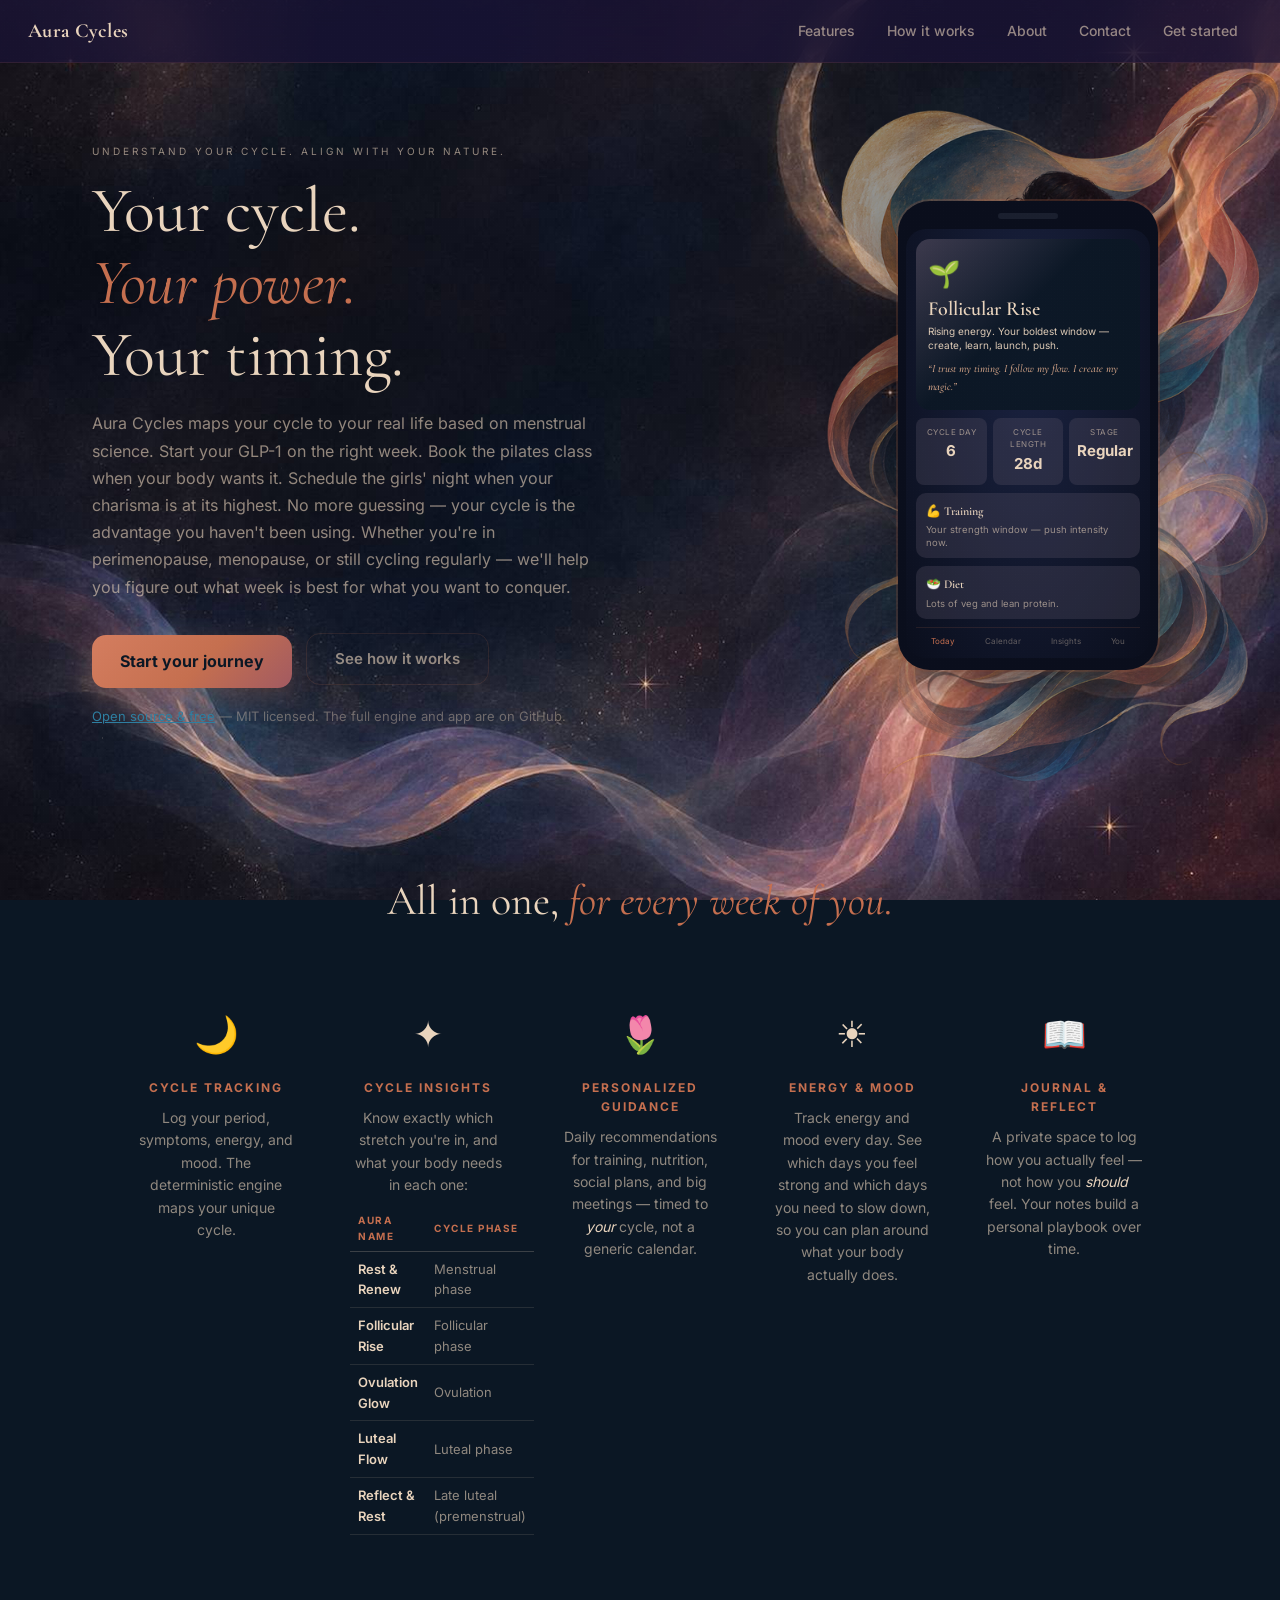
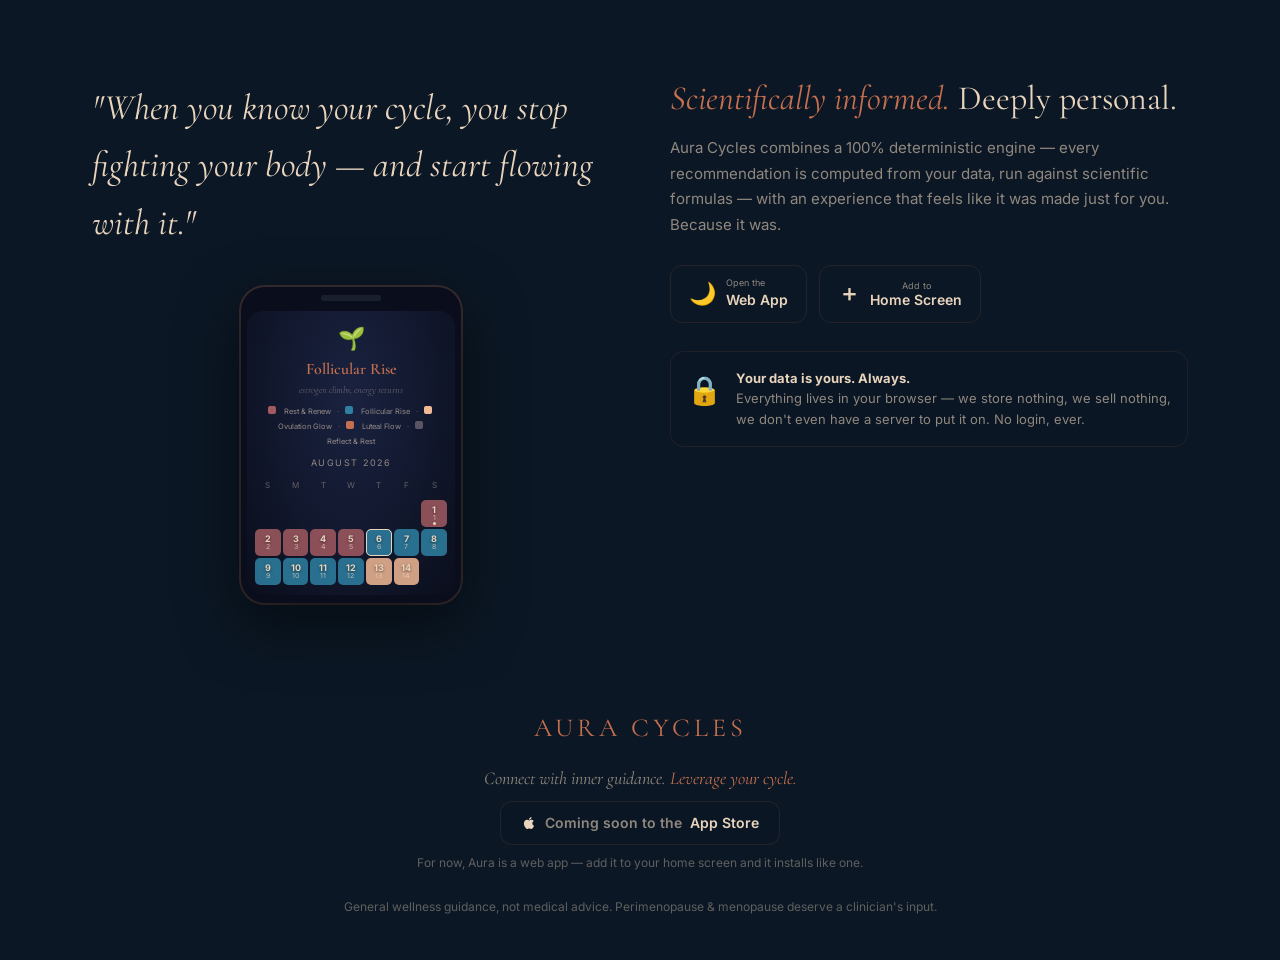
==== commit 64c26550: "Add live-site link + screenshot to README; brand name in nav; remove social links; open-source/free " ====
--- a/static/index.html
+++ b/static/index.html
@@ -30,7 +30,7 @@
 
   <!-- ===== Top navigation ===== -->
   <nav class="topnav" aria-label="Primary">
-    <a class="nav-brand" href="#top">aura</a>
+    <a class="nav-brand" href="#top">Aura Cycles</a>
     <div class="nav-links nav-landing">
       <a href="#features">Features</a>
       <a href="/how-it-works">How it works</a>
@@ -52,6 +52,7 @@
           <a href="/app" class="cta">Start your journey</a>
           <a href="/how-it-works" class="cta-outline">See how it works</a>
         </div>
+        <p class="hero-oss"><a href="https://github.com/chunli0x/auracycles" target="_blank" rel="noopener">Open source &amp; free</a> — MIT licensed. The full engine and app are on GitHub.</p>
       </div>
       <div class="hero-phone">
         <div class="phone-frame">
--- a/static/landing.css
+++ b/static/landing.css
@@ -22,6 +22,8 @@
 .hero-desc strong { color: var(--ink); }
 .hero-btns { display: flex; gap: 14px; flex-wrap: wrap; align-items: center; }
 .hero-btns .cta { width: auto; padding: 14px 28px; }
+.hero-oss { margin: 18px 0 0; font-size: 13px; color: var(--muted-2); }
+.hero-oss a { color: var(--accent-3); }
 .cta-outline { display: inline-block; padding: 13px 28px; border: 1.5px solid var(--line); border-radius: 14px; color: var(--muted); font-size: 15px; font-weight: 600; text-decoration: none; transition: all 0.15s; }
 .cta-outline:hover { border-color: var(--accent); color: var(--ink); }
 
--- a/static/style.css
+++ b/static/style.css
@@ -200,6 +200,7 @@
 .peri-note strong { color: var(--rose); }
 .peri-src { display: block; margin-top: 8px; font-size: 11px; color: var(--muted-2); font-style: italic; }
 .peri-src-line { font-size: 11px; color: var(--muted-2); font-style: italic; margin: -6px 0 14px; }
+.peri-src a, .peri-src-line a { color: var(--accent-3); }
 
 .cta {
   width: 100%; padding: 15px; font-size: 16px; font-weight: 700; color: #0B1724;
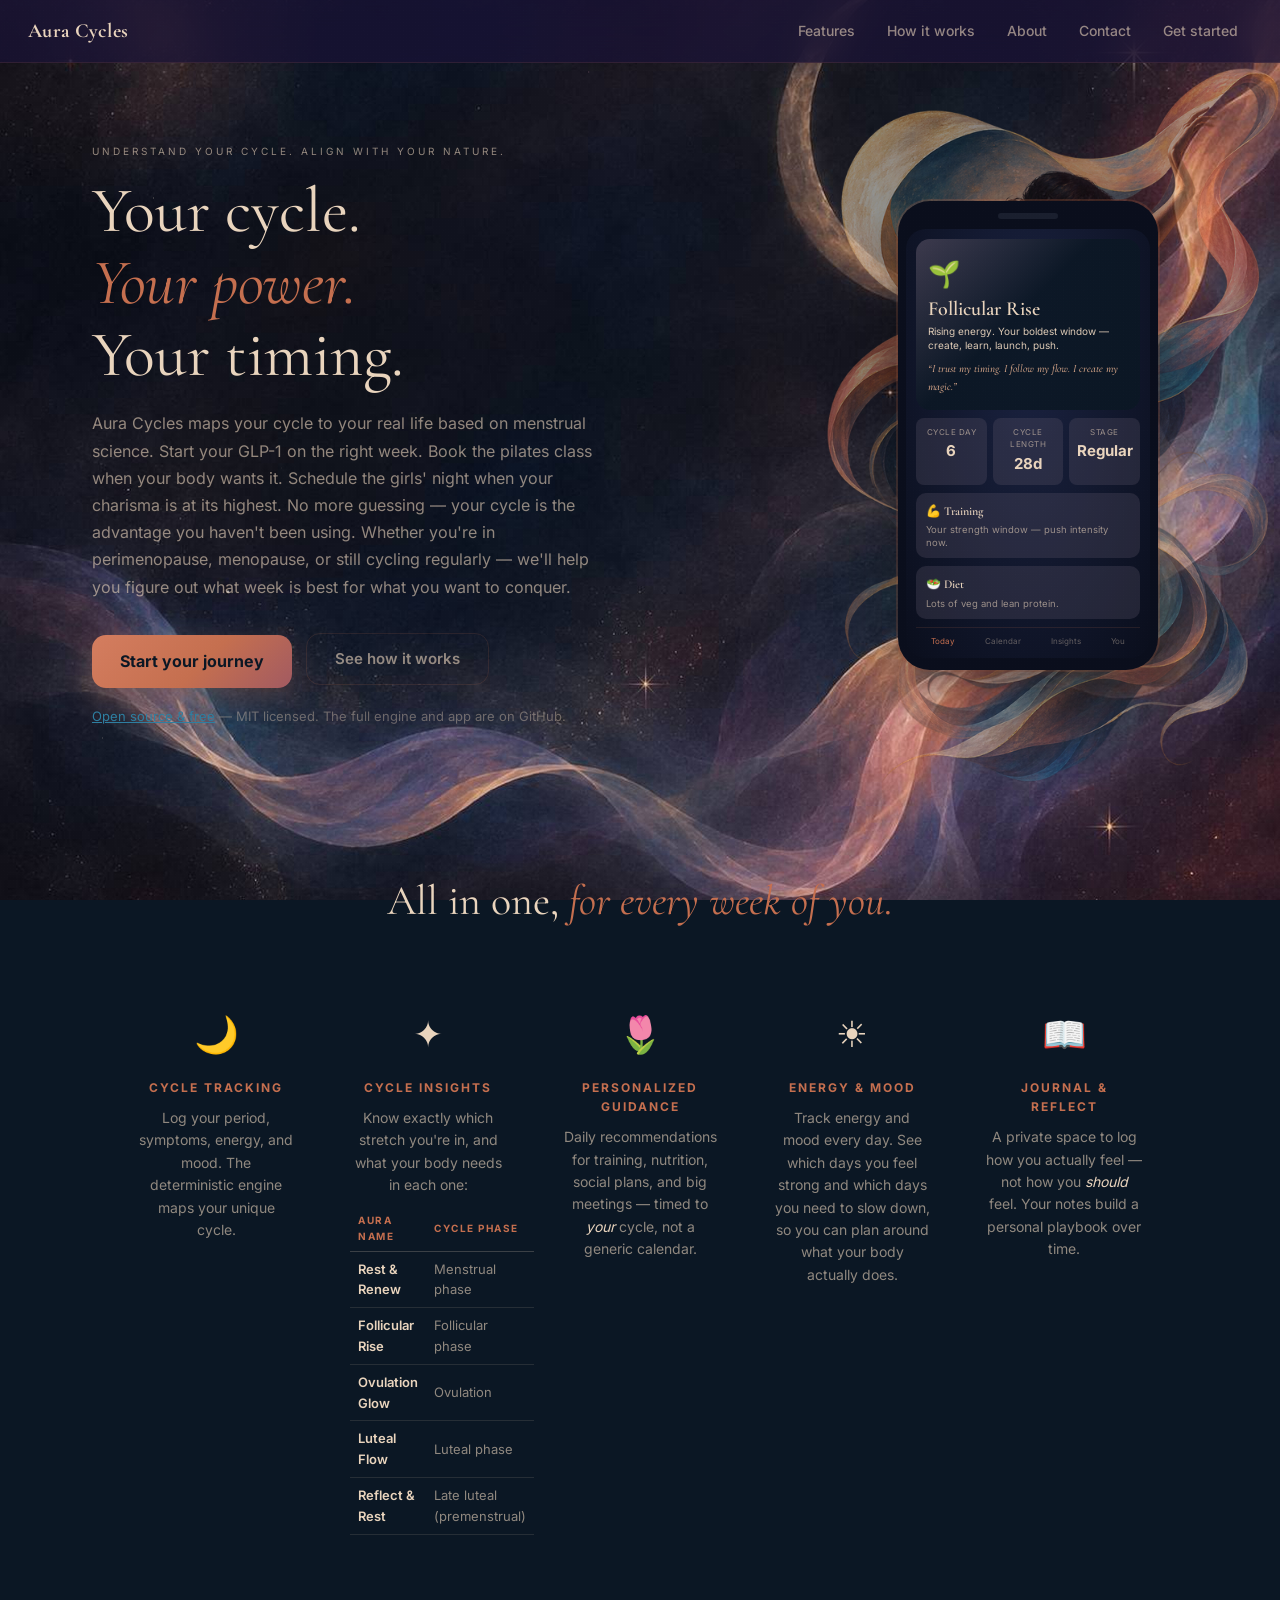
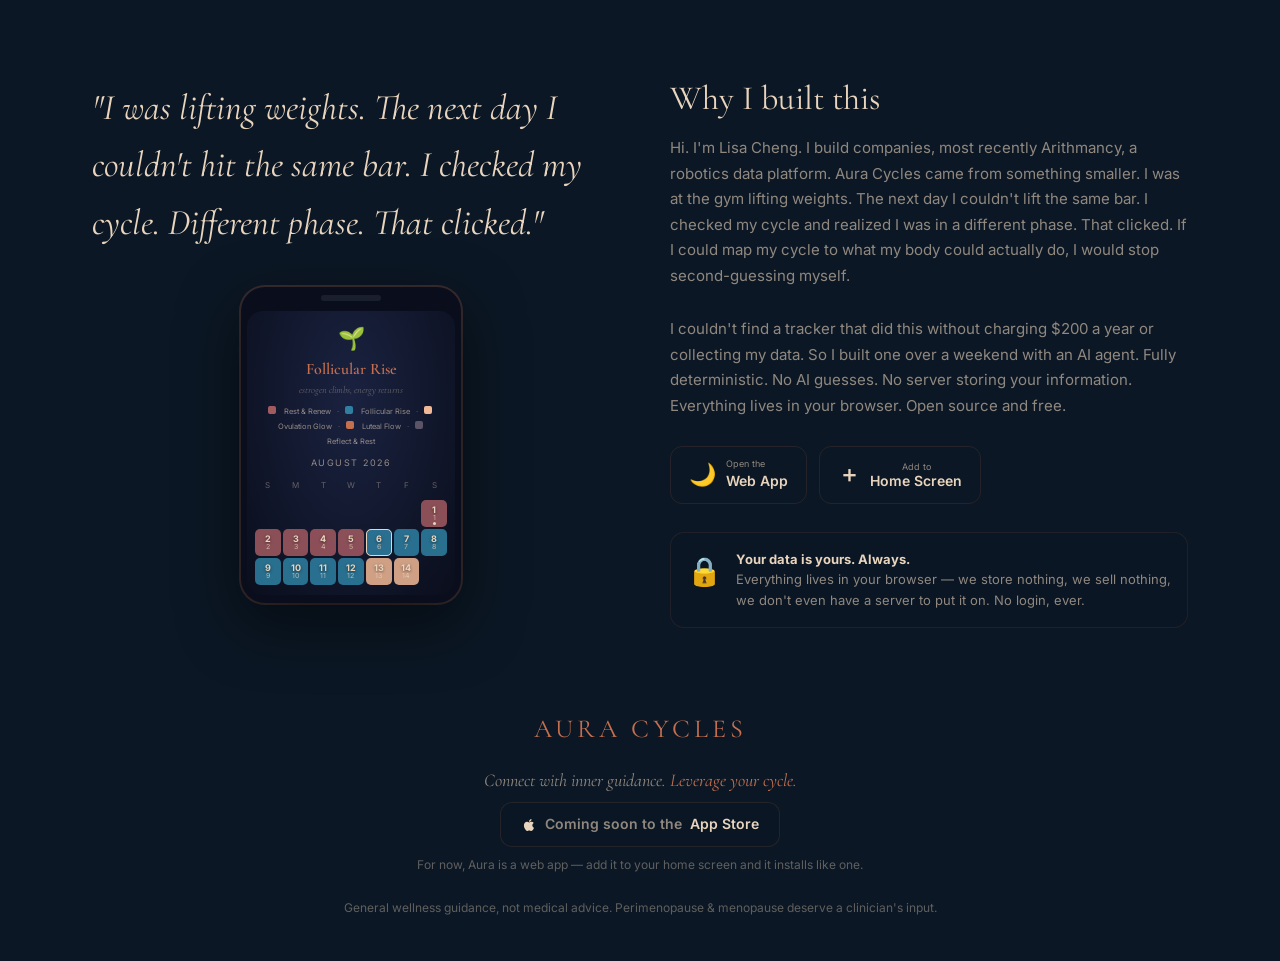
==== commit c0fdf29a: "Rewrite homepage About section in Lisa's voice" ====
--- a/static/index.html
+++ b/static/index.html
@@ -127,7 +127,7 @@
     <section class="showcase" id="about">
       <div class="showcase-split">
         <div class="showcase-left">
-          <blockquote>"When you know your cycle, you stop fighting your body — and start flowing with it."</blockquote>
+          <blockquote>"I was lifting weights. The next day I couldn't hit the same bar. I checked my cycle. Different phase. That clicked."</blockquote>
           <div class="showcase-phone">
             <div class="phone-frame small">
               <div class="phone-notch"></div>
@@ -172,8 +172,9 @@
           </div>
         </div>
         <div class="showcase-right">
-          <h2><em>Scientifically informed.</em> Deeply personal.</h2>
-          <p>Aura Cycles combines a 100% deterministic engine — every recommendation is computed from your data, run against scientific formulas — with an experience that feels like it was made just for you. Because it was.</p>
+          <h2>Why I built this</h2>
+          <p>Hi. I'm Lisa Cheng. I build companies, most recently Arithmancy, a robotics data platform. Aura Cycles came from something smaller. I was at the gym lifting weights. The next day I couldn't lift the same bar. I checked my cycle and realized I was in a different phase. That clicked. If I could map my cycle to what my body could actually do, I would stop second-guessing myself.</p>
+          <p>I couldn't find a tracker that did this without charging $200 a year or collecting my data. So I built one over a weekend with an AI agent. Fully deterministic. No AI guesses. No server storing your information. Everything lives in your browser. Open source and free.</p>
           <div class="store-btns">
             <a href="/app" class="store-btn"><span class="sb-icon">🌙</span><span class="sb-text"><small>Open the</small>Web App</span></a>
             <button type="button" class="store-btn" id="install-btn"><span class="sb-icon">＋</span><span class="sb-text"><small>Add to</small>Home Screen</span></button>
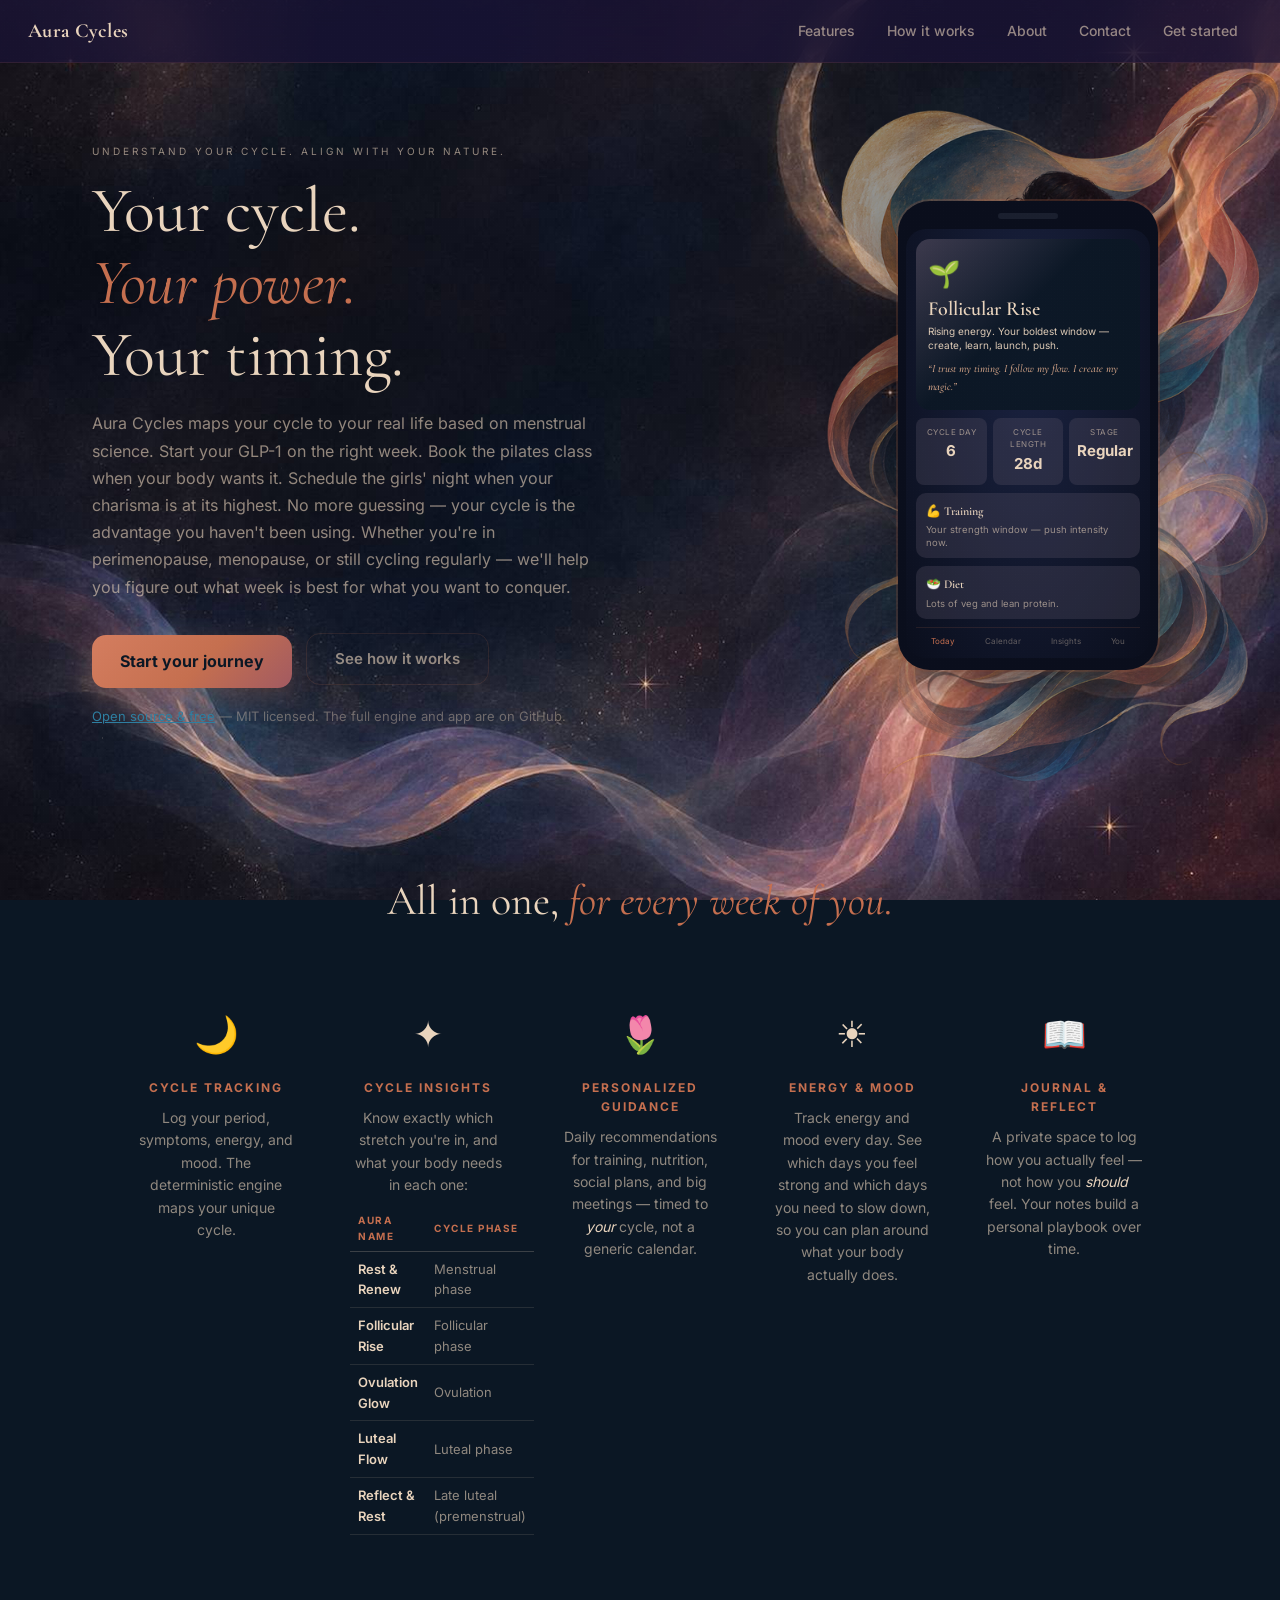
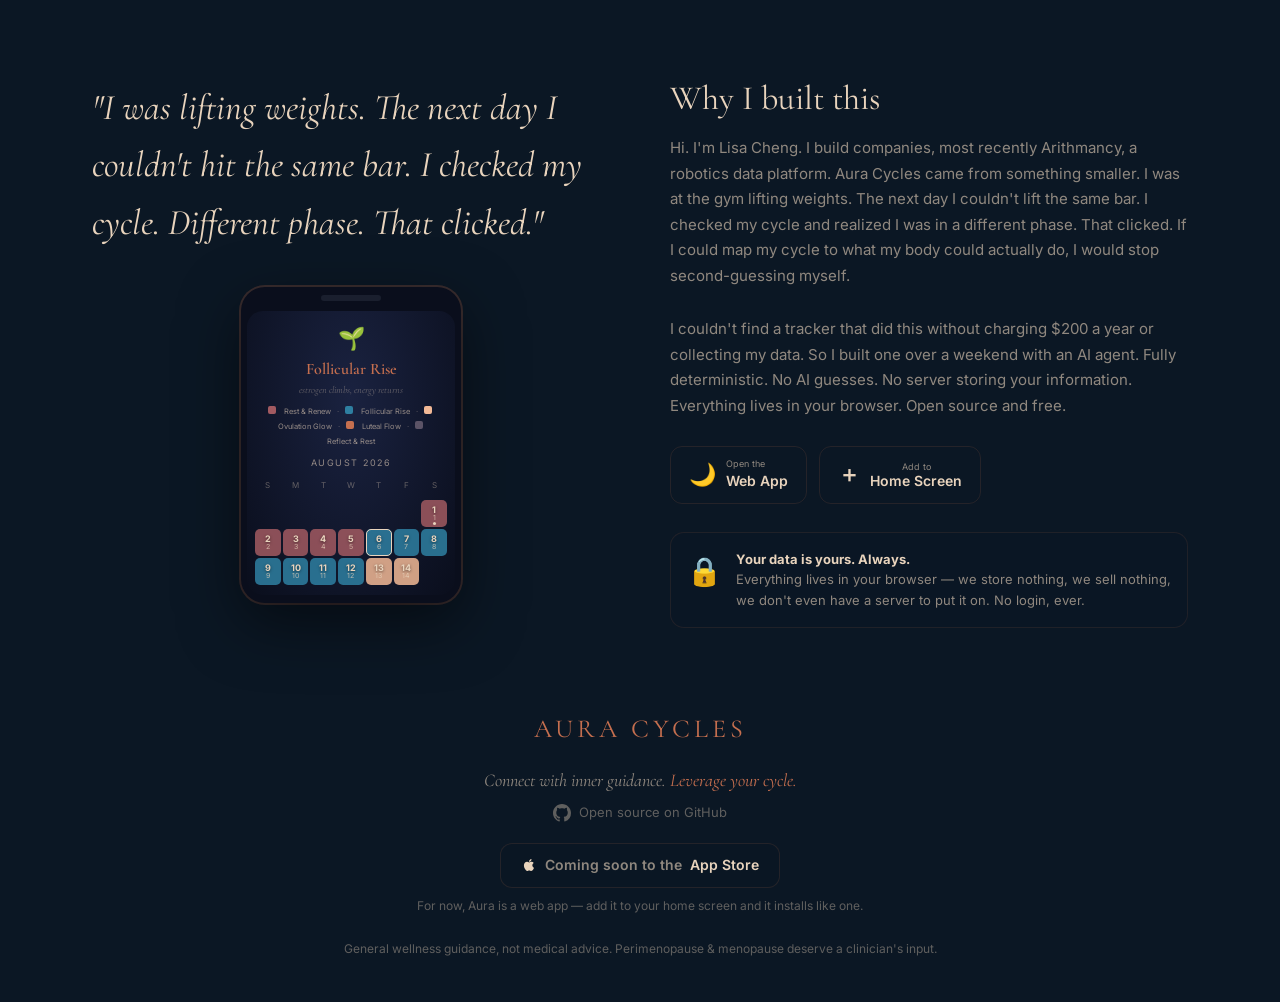
==== commit e0476c58: "Add GitHub icon link to footer on all pages" ====
--- a/static/index.html
+++ b/static/index.html
@@ -194,6 +194,12 @@
   <footer class="foot">
     <div class="foot-brand">AURA CYCLES</div>
     <div class="motto">Connect with inner guidance. <em>Leverage your cycle.</em></div>
+    <div class="foot-links">
+      <a class="gh-link" href="https://github.com/chunli0x/auracycles" target="_blank" rel="noopener" aria-label="Aura Cycles on GitHub">
+        <svg viewBox="0 0 16 16" width="18" height="18" fill="currentColor" aria-hidden="true"><path d="M8 0C3.58 0 0 3.58 0 8c0 3.54 2.29 6.53 5.47 7.59.4.07.55-.17.55-.38 0-.19-.01-.82-.01-1.49-2.01.37-2.53-.49-2.69-.94-.09-.23-.48-.94-.82-1.13-.28-.15-.68-.52-.01-.53.63-.01 1.08.58 1.23.82.72 1.21 1.87.87 2.33.66.07-.52.28-.87.51-1.07-1.78-.2-3.64-.89-3.64-3.95 0-.87.31-1.59.82-2.15-.08-.2-.36-1.02.08-2.12 0 0 .67-.21 2.2.82.64-.18 1.32-.27 2-.27s1.36.09 2 .27c1.53-1.04 2.2-.82 2.2-.82.44 1.1.16 1.92.08 2.12.51.56.82 1.27.82 2.15 0 3.07-1.87 3.75-3.65 3.95.29.25.54.73.54 1.48 0 1.07-.01 1.93-.01 2.2 0 .21.15.46.55.38A8.01 8.01 0 0 0 16 8c0-4.42-3.58-8-8-8z"/></svg>
+        <span>Open source on GitHub</span>
+      </a>
+    </div>
     <div class="coming-soon">
       <span class="cs-badge"><span class="cs-apple"></span> Coming soon to the <strong>App Store</strong></span>
       <span class="cs-note">For now, Aura is a web app — add it to your home screen and it installs like one.</span>
--- a/static/landing.css
+++ b/static/landing.css
@@ -123,8 +123,9 @@
 .motto { font-family: var(--serif); font-size: clamp(18px, 3vw, 24px); font-style: italic; color: var(--cream); margin-bottom: 20px; }
 .motto em { color: var(--accent); }
 .foot-links { display: flex; justify-content: center; gap: 24px; margin-bottom: 20px; color: var(--muted); font-size: 13px; }
-.foot-links span { cursor: pointer; transition: color 0.15s; }
-.foot-links span:hover { color: var(--accent); }
+.gh-link { display: inline-flex; align-items: center; gap: 8px; color: var(--muted-2); font-size: 13px; text-decoration: none; transition: color 0.15s; }
+.gh-link svg { display: block; }
+.gh-link:hover { color: var(--accent); }
 .coming-soon { display: flex; flex-direction: column; align-items: center; gap: 8px; margin-bottom: 24px; }
 .cs-badge { display: inline-flex; align-items: center; gap: 8px; padding: 10px 20px; border: 1.5px solid var(--line); border-radius: 12px; color: var(--muted); font-size: 14px; font-weight: 600; background: rgba(11,23,36,0.4); }
 .cs-badge strong { color: var(--cream); font-weight: 600; }
